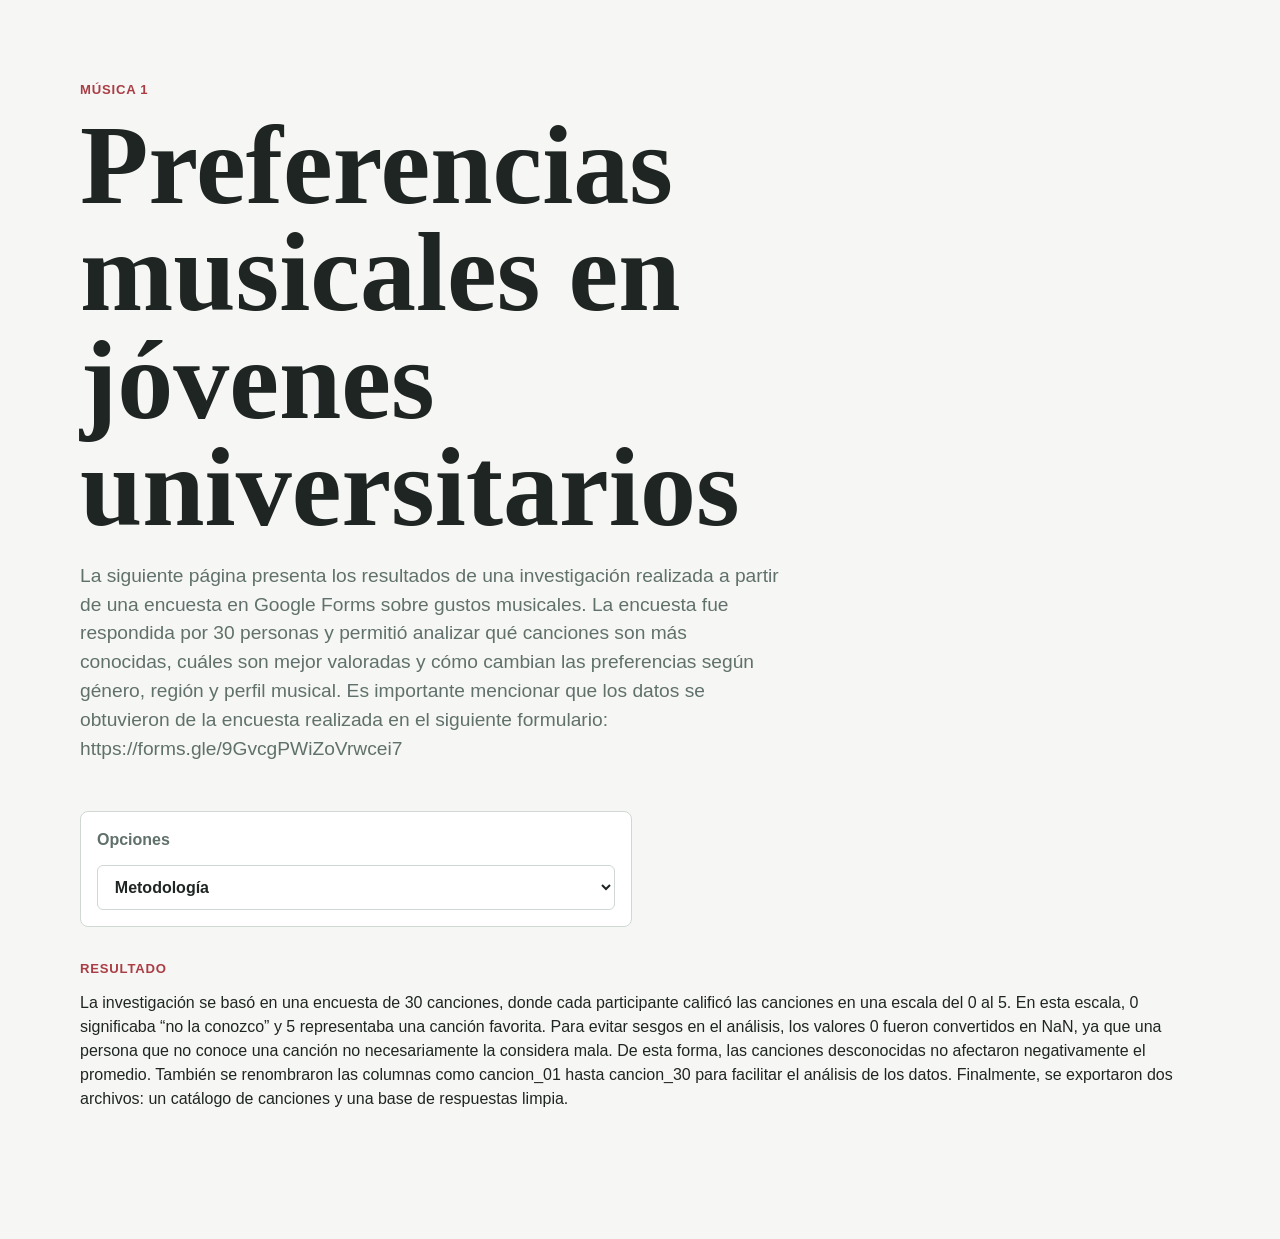
==== index.html @ 5ea47731 "Cambio de pagina web" ====
<!doctype html>
<html lang="es">
  <head>
    <meta charset="utf-8">
    <meta name="viewport" content="width=device-width, initial-scale=1">
    <title>Componentes dinámicos</title>
    <link rel="stylesheet" href="style.css">
  </head>
  <body>
    <header>
      <p class="etiqueta">Música 1</p>
      <h1>Preferencias musicales en jóvenes universitarios</h1>
      <p class="bajada">La siguiente página presenta los resultados de una investigación realizada a partir de una encuesta en Google Forms sobre gustos musicales. La encuesta fue respondida por 30 personas y permitió analizar qué canciones son más conocidas, cuáles son mejor valoradas y cómo cambian las preferencias según género, región y perfil musical. 
        Es importante mencionar que los datos se obtuvieron de la encuesta realizada en el siguiente formulario:
        https://forms.gle/9GvcgPWiZoVrwcei7
      </p>
    </header>

    <main>
      <section class="controles" aria-label="Filtros">
        <label>
          Opciones
          <select id="filtro-categoria">
            <option value="metodología">Metodología</option>
            <option value="géneros cubiertos">Géneros cubiertos</option>
            <option value="Muestra">Muestra</option>
            <option value="resultados generales">Resultados Generales</option>
            <option value="reconocimiento vs. valoración">Reconocimiento vs. valoración</option>
            <option value="hallazgos principales">Hallazgos principales</option>
            <option value="diferencias por género del encuestado">Diferencias por género del encuestado</option>
            <option value="diferencias por región">Diferencias por región</option>
            <option value="correlaciones entre canciones">Correlaciones entre canciones</option>
            <option value="perfil rock vs. urbano">Perfil rock vs. urbano</option> 
            <option value="conclusión">Conclusión</option> 
          </select>
        </label>
      </section>
      <section class="respuestas"></section>
        <div>
          <p class="etiqueta">Resultado</p>
          <p id="resultado"></p>

          <script>
            const selectElement = document.querySelector('#filtro-categoria');
            const resultado = document.getElementById("resultado");

            function verificarOpcion() {
              const selectedValue = selectElement.value;

              if (selectedValue === "metodología") {
                resultado.innerHTML = "<p>La investigación se basó en una encuesta de 30 canciones, donde cada participante calificó las canciones en una escala del 0 al 5. En esta escala, 0 significaba “no la conozco” y 5 representaba una canción favorita. Para evitar sesgos en el análisis, los valores 0 fueron convertidos en NaN, ya que una persona que no conoce una canción no necesariamente la considera mala. De esta forma, las canciones desconocidas no afectaron negativamente el promedio. También se renombraron las columnas como cancion_01 hasta cancion_30 para facilitar el análisis de los datos. Finalmente, se exportaron dos archivos: un catálogo de canciones y una base de respuestas limpia.</p>";
              } else if (selectedValue === "géneros cubiertos") {
                resultado.innerHTML = "<p>La encuesta incluyó canciones de distintos géneros musicales, entre ellos pop, soul, rock clásico y reggaetón. En total, se consideraron al menos seis géneros, de acuerdo con la descripción del proyecto.</p>";
              } else if (selectedValue === "reconocimiento vs. valoración") {
                resultado.innerHTML = "<p>Uno de los hallazgos más importantes fue que las canciones más conocidas no necesariamente fueron las mejor calificadas. Por ejemplo, APT, identificada como cancion_05, fue la canción más conocida, ya que 27 de 30 personas la reconocieron. Sin embargo, su promedio fue de solo 3.59. En cambio, Sweet Child O' Mine, identificada como cancion_07, fue conocida solo por 15 de 30 personas, pero quienes sí la conocían le dieron un promedio de 4.27. Por otro lado, Hard Work Pays Off, cancion_30, fue la menos conocida, con solo 6 de 30 personas que la reconocieron, y también fue una de las peor calificadas entre quienes sí la conocían. Esto sugiere que una alta exposición no siempre significa una alta preferencia.</p>";
              } else if (selectedValue === "hallazgos principales") {
                resultado.innerHTML = "<p>Pop y reggaetón aparecen como algunos de los géneros más escuchados. Esto puede relacionarse con la exposición que tienen estos géneros en redes sociales y plataformas digitales, especialmente dentro del rango de edad de 18 a 29 años. También se encontró que algunas canciones famosas no eran reconocidas por todos los participantes. Esto muestra cómo los algoritmos y los hábitos de consumo pueden influir en qué artistas o canciones llegan a cada persona. Además, se identificó un posible sesgo demográfico, ya que algunas personas marcaron un rango de edad diferente al esperado. Esto se menciona como un punto de mejora para futuros análisis.</p>";
              } else if (selectedValue === "diferencias por género del encuestado") {
                resultado.innerHTML = "<p>Los hombres tienden a valorar más el rock clásico y la música electrónica. Por otro lado, las mujeres dieron puntajes más altos a canciones de soul y regional. Un ejemplo de esto es Olivia Dean, que tuvo un promedio de 3.5 en mujeres y 2.4 en hombres. También la canción Ya Borracho fue mejor valorada por mujeres, con 4.2, frente a 3.56 en hombres. DtMF de Bad Bunny fue una de las pocas canciones donde los tres grupos mostraron una valoración muy parecida, cercana a 4.25.</p>";
              } else if (selectedValue === "diferencias por región") {
                resultado.innerHTML = "<p>El Noroeste, que incluye Baja California, Sonora y Sinaloa, dio calificaciones notablemente más altas en varias canciones. Por ejemplo, Sweet Child O' Mine, DtMF y COQUETA alcanzaron una calificación de 5.0 en esta región. Sin embargo, este resultado debe tomarse con cuidado, porque solo participaron 3 personas del Noroeste. Por eso, no se puede generalizar completamente.</p>";
              } else if (selectedValue === "correlaciones entre canciones") {
                resultado.innerHTML = "<p>El mapa de calor de correlaciones permitió identificar grupos de canciones que tienden a gustar al mismo tipo de oyente. Las correlaciones positivas aparecen agrupadas en rojo, mientras que las diferencias o divergencias aparecen en azul. Se encontraron correlaciones perfectas, con r = 1.0, entre cancion_03 y cancion_30, cancion_04 y cancion_28, cancion_04 y cancion_29, y cancion_04 y cancion_30. Esto indica que algunos participantes calificaron exactamente igual ese grupo de canciones, posiblemente por un perfil musical específico o por pocas observaciones en esas canciones. También se encontró una correlación negativa perfecta, con r = -1.0, entre cancion_06, Everybody Wants To Rule The World, y cancion_29, WRONG de Kid LAROI. Esto muestra una división clara entre quienes prefieren rock clásico y quienes se inclinan más hacia trap anglófono.</p>";
              } else if (selectedValue === "perfil rock vs. urbano") {
                resultado.innerHTML = "<p>Los fans del rock valoraron significativamente más My Demons de Starset, con una diferencia de +2.53. También mostraron menor afinidad hacia la electrónica dance. Por otro lado, los fans urbanos mostraron mayor preferencia por canciones como Albatraoz, Around the World y temas de EDM. Esto fue interesante porque no necesariamente se inclinaron hacia el rock alternativo, como se podría esperar.</p>";
              } else if (selectedValue === "conclusión") {
                resultado.innerHTML = "<p>Se puede concluir que la muestra es demasiado pequeña y homogénea para hablar de los jóvenes mexicanos en general. La encuesta fue respondida por 30 personas, principalmente estudiantes del Tec, casi todos dentro del rango de 18 a 29 años y usuarios de plataformas de streaming. Por eso, los resultados aplican principalmente a este perfil específico y no deben generalizarse a toda la población joven mexicana. El hallazgo más interesante no fue simplemente qué canción ganó el ranking, sino que conocer una canción y que realmente guste son cosas diferentes. APT fue conocida por casi todos, pero no fue la mejor valorada. En cambio, Sweet Child O' Mine fue conocida solo por la mitad de los participantes y aun así obtuvo el promedio más alto.</p>";
              } else if (selectedValue === "Muestra") {
                resultado.innerHTML = "<p>La muestra estuvo formada por 30 respondentes. En cuanto al género, participaron 12 hombres, 12 mujeres y 6 personas que prefirieron no decirlo. Respecto a la edad, 27 personas pertenecen al rango de 18 a 29 años, mientras que 3 marcaron la opción de más de 45 años. Esto podría representar un posible sesgo en los datos. Sobre la ocupación, 16 personas son estudiantes, 12 marcaron “todas las anteriores” y 2 trabajan. En cuanto a la región, 15 participantes son del Centro, principalmente CDMX y Estado de México; 11 son del Norte; 3 del Noroeste y 1 del Centro-Norte. También se observó que 29 de 30 personas utilizan plataformas de streaming, por lo que prácticamente nadie usa medios físicos o radio como principal forma de escuchar música. En preferencia de idioma, 13 personas prefieren música en español, 9 en inglés y 7 no se fijan en el idioma.</p>";
              }else if (selectedValue === "resultados generales") {
                resultado.innerHTML = "<p>El promedio global entre las 30 canciones fue de aproximadamente 3.54 sobre 5. Las canciones mejor valoradas fueron: Sweet Child O' Mine – Guns N' Roses: 4.27 DtMF / En Da Getto: 4.26 Everybody Wants To Rule The World – Tears for Fears: 4.21 COQUETA: 4.15 Highway to Hell – AC/DC: 4.14 Las canciones con menor valoración fueron: cancion_29: 2.14 cancion_26: 2.50</p>";
              }
            }

            verificarOpcion();

            selectElement.addEventListener("change", verificarOpcion);
          </script>
        </div>
      </section>

      <section id="tarjetas" class="tarjetas" aria-live="polite"></section>
    </main>

    <script src="script.js"></script>
  </body>
</html>
---- style.css ----
:root {
  --fondo: #f6f7f4;
  --texto: #1f2523;
  --muted: #60706b;
  --linea: #cfd8d3;
  --panel: #ffffff;
  --acento: #007c89;
  --acento-2: #aa3d45;
}

* {
  box-sizing: border-box;
}

body {
  margin: 0;
  background: var(--fondo);
  color: var(--texto);
  font-family: Inter, Arial, sans-serif;
  line-height: 1.5;
}

header,
main {
  width: min(1120px, calc(100% - 2.5rem));
  margin: 0 auto;
}

header {
  padding: 5rem 0 3rem;
}

.etiqueta {
  margin: 0 0 0.75rem;
  color: var(--acento-2);
  font-size: 0.82rem;
  font-weight: 800;
  letter-spacing: 0.06em;
  text-transform: uppercase;
}

h1,
h2,
h3,
p {
  margin: 0;
}

h1 {
  max-width: 960px;
  font-family: Georgia, "Times New Roman", serif;
  font-size: clamp(3.2rem, 9vw, 7rem);
  line-height: 0.96;
  letter-spacing: 0;
}

.bajada {
  max-width: 700px;
  margin-top: 1.25rem;
  color: var(--muted);
  font-size: 1.2rem;
}

.controles {
  display: grid;
  grid-template-columns: repeat(2, minmax(240px, 1fr));
  gap: 1rem;
  margin-bottom: 2rem;
}

label {
  display: grid;
  gap: 0.65rem;
  min-height: 116px;
  padding: 1rem;
  border: 1px solid var(--linea);
  border-radius: 8px;
  background: var(--panel);
  color: var(--muted);
  font-weight: 700;
}

select,
input {
  width: 100%;
  accent-color: var(--acento);
}

select {
  min-height: 44px;
  padding: 0 0.8rem;
  border: 1px solid var(--linea);
  border-radius: 6px;
  background: #fff;
  color: var(--texto);
  font: inherit;
}

#valor-minimo {
  color: var(--texto);
}

.resultado {
  display: grid;
  grid-template-columns: minmax(240px, 0.45fr) minmax(280px, 1fr);
  gap: 2rem;
  align-items: end;
  padding: 3rem 0;
  border-top: 1px solid var(--linea);
  border-bottom: 1px solid var(--linea);
}

h2 {
  font-family: Georgia, "Times New Roman", serif;
  font-size: clamp(2.5rem, 6vw, 5rem);
  line-height: 1;
}

.lectura {
  color: var(--muted);
  font-size: 1.1rem;
}

.tarjetas {
  display: grid;
  grid-template-columns: repeat(3, minmax(0, 1fr));
  gap: 1rem;
  padding: 3rem 0 5rem;
}

.tarjeta {
  min-height: 220px;
  display: grid;
  align-content: space-between;
  gap: 1.4rem;
  padding: 1.2rem;
  border: 1px solid var(--linea);
  border-radius: 8px;
  background: var(--panel);
}

.tarjeta h3 {
  font-size: 1.25rem;
}

.tarjeta p {
  color: var(--muted);
}

.valor {
  color: var(--acento);
  font-family: Georgia, "Times New Roman", serif;
  font-size: 3rem;
  line-height: 1;
}

.vacio {
  grid-column: 1 / -1;
  padding: 3rem;
  border: 1px solid var(--linea);
  border-radius: 8px;
  background: var(--panel);
  color: var(--muted);
  text-align: center;
}

@media (max-width: 820px) {
  .controles,
  .resultado,
  .tarjetas {
    grid-template-columns: 1fr;
  }
}
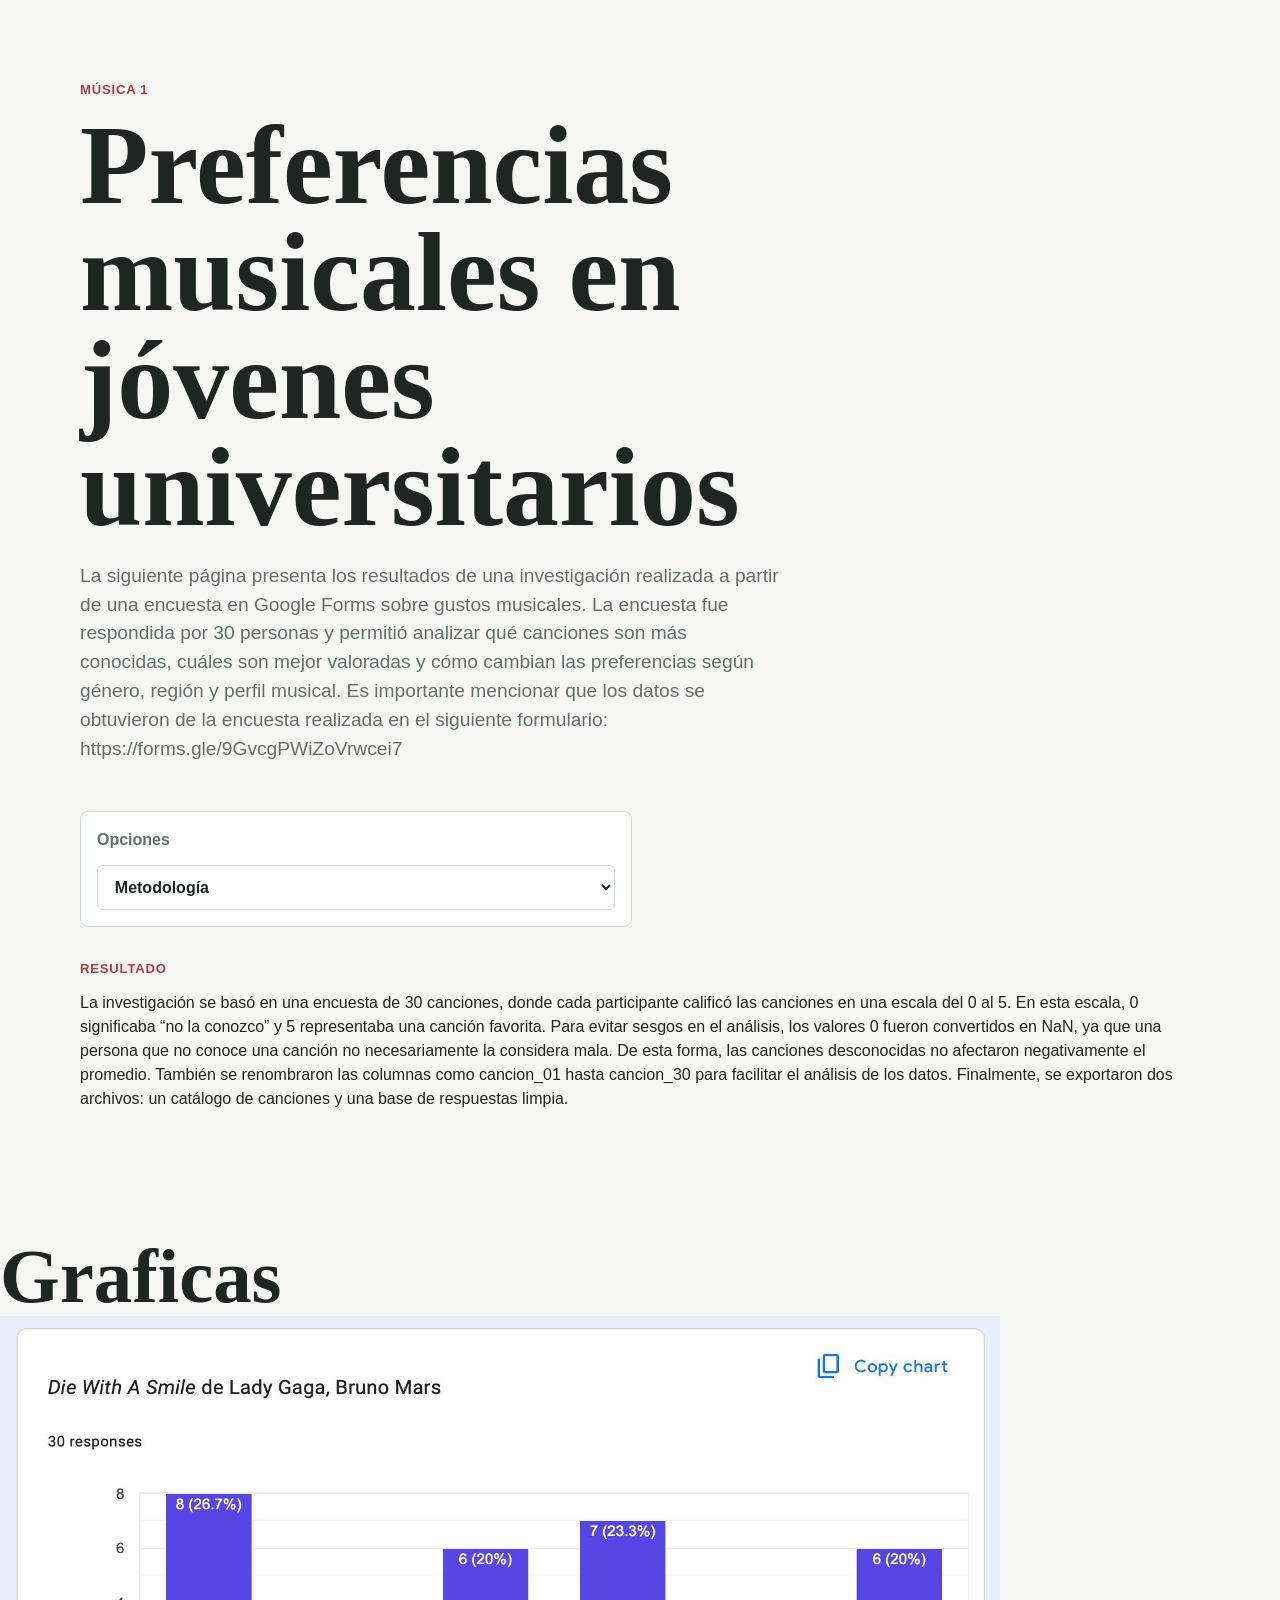
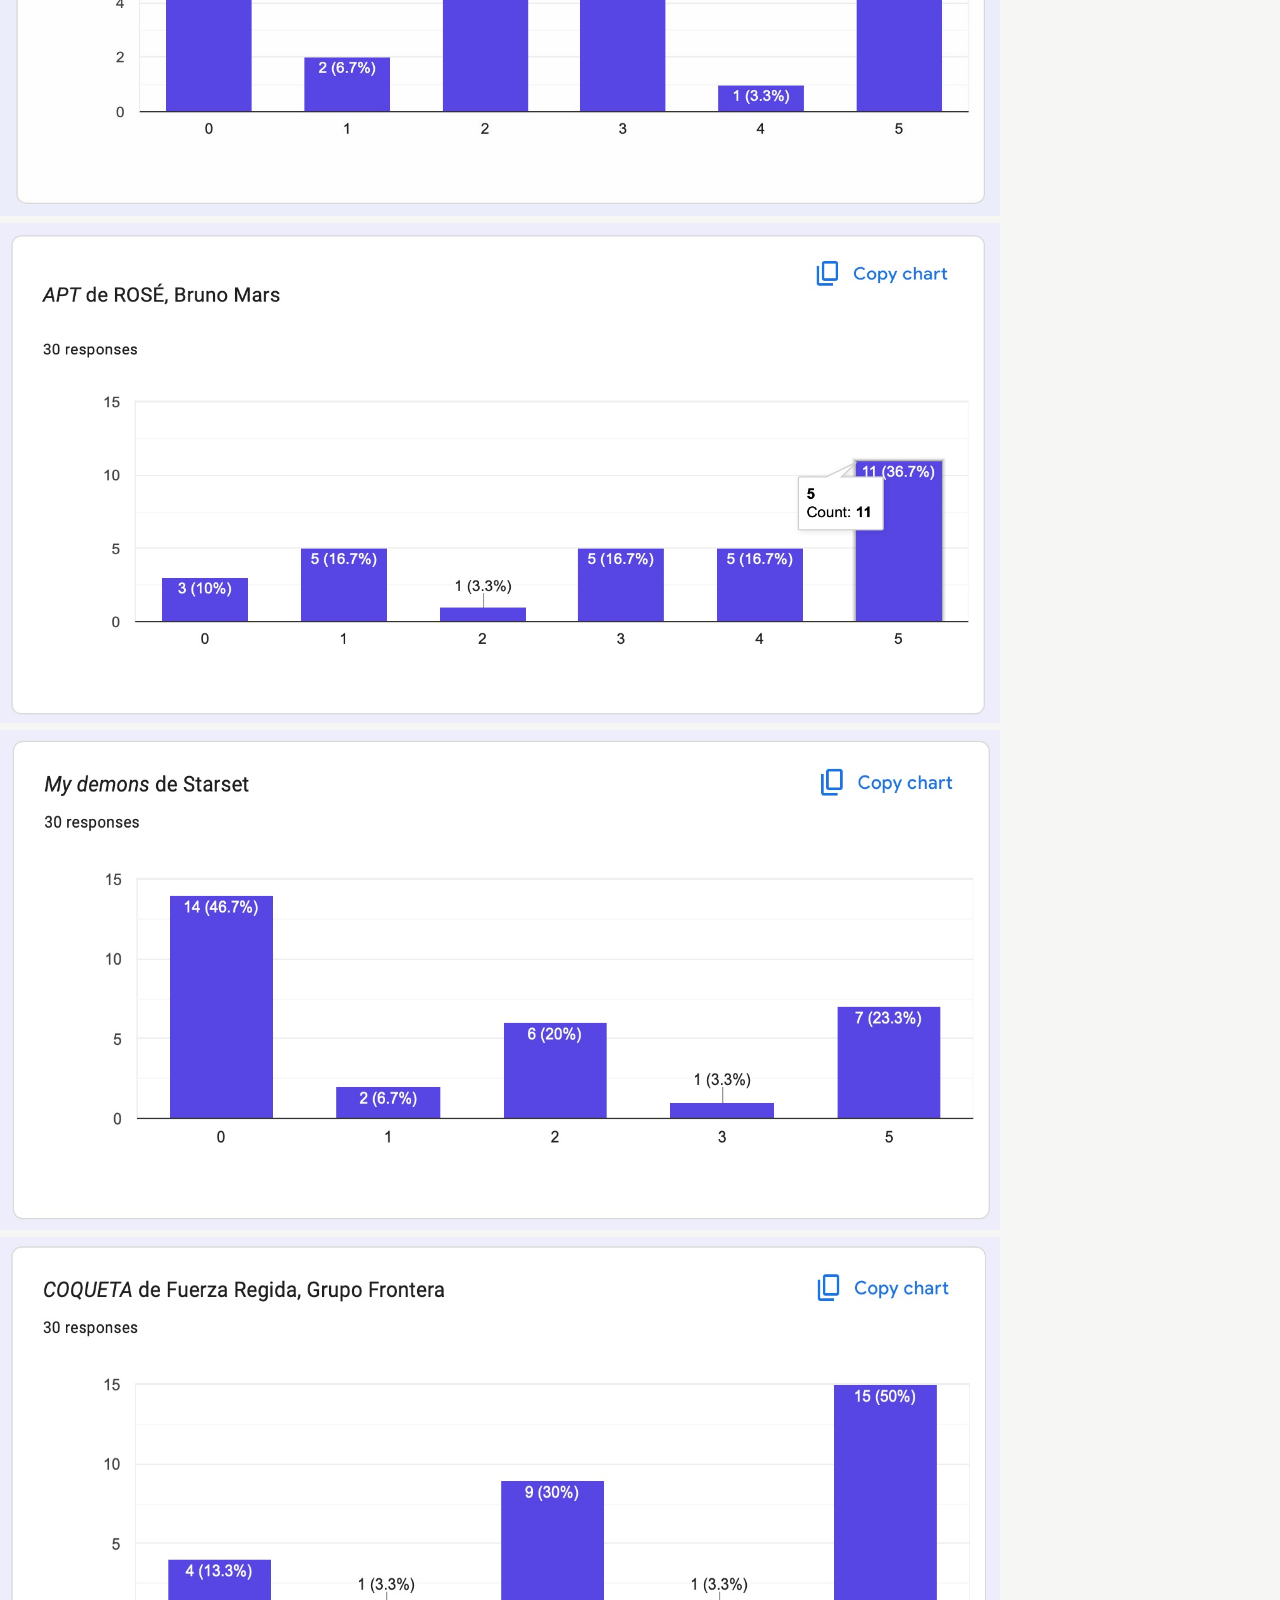
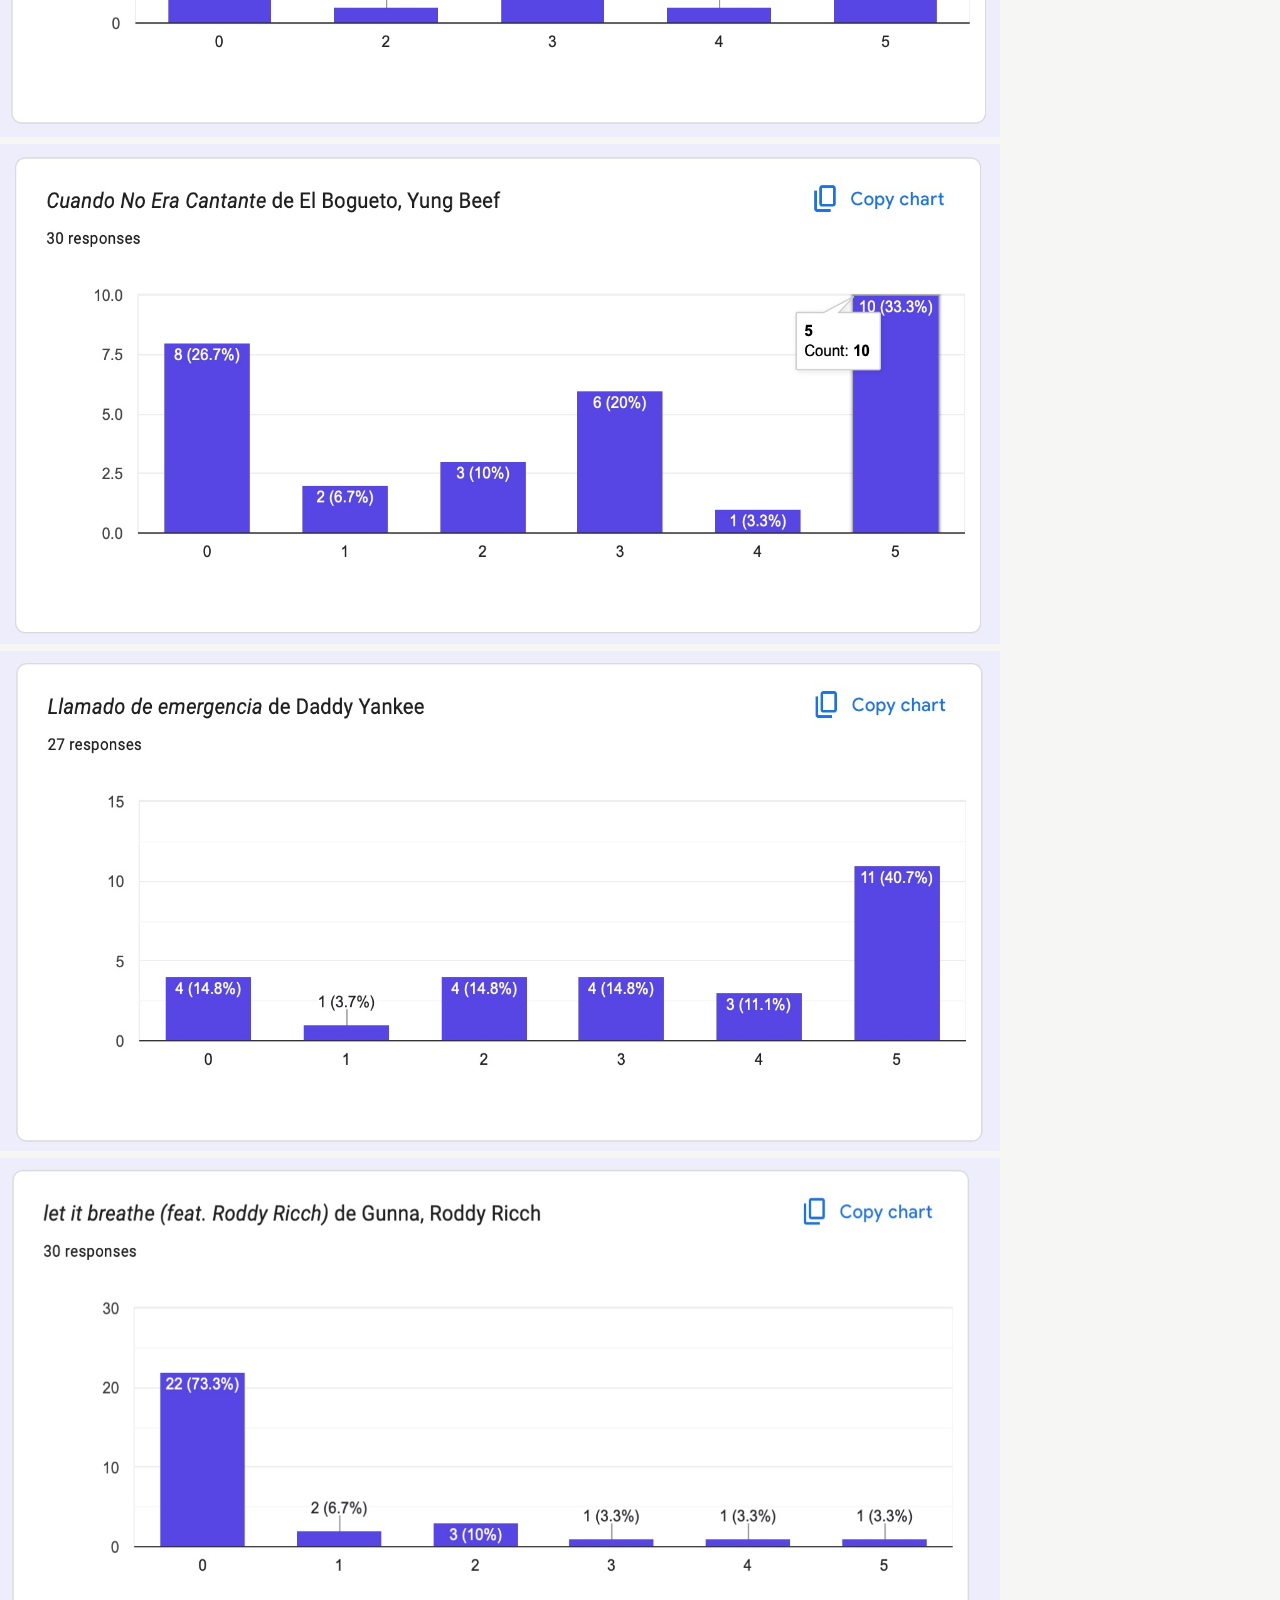
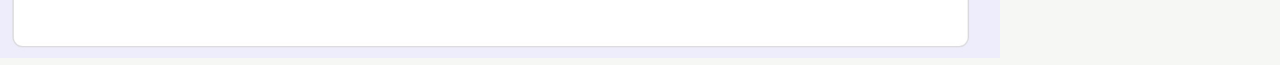
==== commit 33876b4e: "si3" ====
--- a/index.html
+++ b/index.html
@@ -6,11 +6,15 @@
     <title>Componentes dinámicos</title>
     <link rel="stylesheet" href="style.css">
   </head>
+
   <body>
     <header>
       <p class="etiqueta">Música 1</p>
+
       <h1>Preferencias musicales en jóvenes universitarios</h1>
-      <p class="bajada">La siguiente página presenta los resultados de una investigación realizada a partir de una encuesta en Google Forms sobre gustos musicales. La encuesta fue respondida por 30 personas y permitió analizar qué canciones son más conocidas, cuáles son mejor valoradas y cómo cambian las preferencias según género, región y perfil musical. 
+
+      <p class="bajada">
+        La siguiente página presenta los resultados de una investigación realizada a partir de una encuesta en Google Forms sobre gustos musicales. La encuesta fue respondida por 30 personas y permitió analizar qué canciones son más conocidas, cuáles son mejor valoradas y cómo cambian las preferencias según género, región y perfil musical.
         Es importante mencionar que los datos se obtuvieron de la encuesta realizada en el siguiente formulario:
         https://forms.gle/9GvcgPWiZoVrwcei7
       </p>
@@ -21,67 +25,123 @@
         <label>
           Opciones
           <select id="filtro-categoria">
-            <option value="metodología">Metodología</option>
-            <option value="géneros cubiertos">Géneros cubiertos</option>
-            <option value="Muestra">Muestra</option>
-            <option value="resultados generales">Resultados Generales</option>
-            <option value="reconocimiento vs. valoración">Reconocimiento vs. valoración</option>
-            <option value="hallazgos principales">Hallazgos principales</option>
-            <option value="diferencias por género del encuestado">Diferencias por género del encuestado</option>
-            <option value="diferencias por región">Diferencias por región</option>
-            <option value="correlaciones entre canciones">Correlaciones entre canciones</option>
-            <option value="perfil rock vs. urbano">Perfil rock vs. urbano</option> 
-            <option value="conclusión">Conclusión</option> 
+            <option value="metodologia">Metodología</option>
+            <option value="generos">Géneros cubiertos</option>
+            <option value="muestra">Muestra</option>
+            <option value="resultados">Resultados Generales</option>
+            <option value="reconocimiento">Reconocimiento vs. valoración</option>
+            <option value="hallazgos">Hallazgos principales</option>
+            <option value="genero-encuestado">Diferencias por género del encuestado</option>
+            <option value="region">Diferencias por región</option>
+            <option value="correlaciones">Correlaciones entre canciones</option>
+            <option value="rock-urbano">Perfil rock vs. urbano</option>
+            <option value="conclusion">Conclusión</option>
           </select>
         </label>
       </section>
-      <section class="respuestas"></section>
+
+      <section class="respuestas">
         <div>
           <p class="etiqueta">Resultado</p>
-          <p id="resultado"></p>
-
-          <script>
-            const selectElement = document.querySelector('#filtro-categoria');
-            const resultado = document.getElementById("resultado");
-
-            function verificarOpcion() {
-              const selectedValue = selectElement.value;
-
-              if (selectedValue === "metodología") {
-                resultado.innerHTML = "<p>La investigación se basó en una encuesta de 30 canciones, donde cada participante calificó las canciones en una escala del 0 al 5. En esta escala, 0 significaba “no la conozco” y 5 representaba una canción favorita. Para evitar sesgos en el análisis, los valores 0 fueron convertidos en NaN, ya que una persona que no conoce una canción no necesariamente la considera mala. De esta forma, las canciones desconocidas no afectaron negativamente el promedio. También se renombraron las columnas como cancion_01 hasta cancion_30 para facilitar el análisis de los datos. Finalmente, se exportaron dos archivos: un catálogo de canciones y una base de respuestas limpia.</p>";
-              } else if (selectedValue === "géneros cubiertos") {
-                resultado.innerHTML = "<p>La encuesta incluyó canciones de distintos géneros musicales, entre ellos pop, soul, rock clásico y reggaetón. En total, se consideraron al menos seis géneros, de acuerdo con la descripción del proyecto.</p>";
-              } else if (selectedValue === "reconocimiento vs. valoración") {
-                resultado.innerHTML = "<p>Uno de los hallazgos más importantes fue que las canciones más conocidas no necesariamente fueron las mejor calificadas. Por ejemplo, APT, identificada como cancion_05, fue la canción más conocida, ya que 27 de 30 personas la reconocieron. Sin embargo, su promedio fue de solo 3.59. En cambio, Sweet Child O' Mine, identificada como cancion_07, fue conocida solo por 15 de 30 personas, pero quienes sí la conocían le dieron un promedio de 4.27. Por otro lado, Hard Work Pays Off, cancion_30, fue la menos conocida, con solo 6 de 30 personas que la reconocieron, y también fue una de las peor calificadas entre quienes sí la conocían. Esto sugiere que una alta exposición no siempre significa una alta preferencia.</p>";
-              } else if (selectedValue === "hallazgos principales") {
-                resultado.innerHTML = "<p>Pop y reggaetón aparecen como algunos de los géneros más escuchados. Esto puede relacionarse con la exposición que tienen estos géneros en redes sociales y plataformas digitales, especialmente dentro del rango de edad de 18 a 29 años. También se encontró que algunas canciones famosas no eran reconocidas por todos los participantes. Esto muestra cómo los algoritmos y los hábitos de consumo pueden influir en qué artistas o canciones llegan a cada persona. Además, se identificó un posible sesgo demográfico, ya que algunas personas marcaron un rango de edad diferente al esperado. Esto se menciona como un punto de mejora para futuros análisis.</p>";
-              } else if (selectedValue === "diferencias por género del encuestado") {
-                resultado.innerHTML = "<p>Los hombres tienden a valorar más el rock clásico y la música electrónica. Por otro lado, las mujeres dieron puntajes más altos a canciones de soul y regional. Un ejemplo de esto es Olivia Dean, que tuvo un promedio de 3.5 en mujeres y 2.4 en hombres. También la canción Ya Borracho fue mejor valorada por mujeres, con 4.2, frente a 3.56 en hombres. DtMF de Bad Bunny fue una de las pocas canciones donde los tres grupos mostraron una valoración muy parecida, cercana a 4.25.</p>";
-              } else if (selectedValue === "diferencias por región") {
-                resultado.innerHTML = "<p>El Noroeste, que incluye Baja California, Sonora y Sinaloa, dio calificaciones notablemente más altas en varias canciones. Por ejemplo, Sweet Child O' Mine, DtMF y COQUETA alcanzaron una calificación de 5.0 en esta región. Sin embargo, este resultado debe tomarse con cuidado, porque solo participaron 3 personas del Noroeste. Por eso, no se puede generalizar completamente.</p>";
-              } else if (selectedValue === "correlaciones entre canciones") {
-                resultado.innerHTML = "<p>El mapa de calor de correlaciones permitió identificar grupos de canciones que tienden a gustar al mismo tipo de oyente. Las correlaciones positivas aparecen agrupadas en rojo, mientras que las diferencias o divergencias aparecen en azul. Se encontraron correlaciones perfectas, con r = 1.0, entre cancion_03 y cancion_30, cancion_04 y cancion_28, cancion_04 y cancion_29, y cancion_04 y cancion_30. Esto indica que algunos participantes calificaron exactamente igual ese grupo de canciones, posiblemente por un perfil musical específico o por pocas observaciones en esas canciones. También se encontró una correlación negativa perfecta, con r = -1.0, entre cancion_06, Everybody Wants To Rule The World, y cancion_29, WRONG de Kid LAROI. Esto muestra una división clara entre quienes prefieren rock clásico y quienes se inclinan más hacia trap anglófono.</p>";
-              } else if (selectedValue === "perfil rock vs. urbano") {
-                resultado.innerHTML = "<p>Los fans del rock valoraron significativamente más My Demons de Starset, con una diferencia de +2.53. También mostraron menor afinidad hacia la electrónica dance. Por otro lado, los fans urbanos mostraron mayor preferencia por canciones como Albatraoz, Around the World y temas de EDM. Esto fue interesante porque no necesariamente se inclinaron hacia el rock alternativo, como se podría esperar.</p>";
-              } else if (selectedValue === "conclusión") {
-                resultado.innerHTML = "<p>Se puede concluir que la muestra es demasiado pequeña y homogénea para hablar de los jóvenes mexicanos en general. La encuesta fue respondida por 30 personas, principalmente estudiantes del Tec, casi todos dentro del rango de 18 a 29 años y usuarios de plataformas de streaming. Por eso, los resultados aplican principalmente a este perfil específico y no deben generalizarse a toda la población joven mexicana. El hallazgo más interesante no fue simplemente qué canción ganó el ranking, sino que conocer una canción y que realmente guste son cosas diferentes. APT fue conocida por casi todos, pero no fue la mejor valorada. En cambio, Sweet Child O' Mine fue conocida solo por la mitad de los participantes y aun así obtuvo el promedio más alto.</p>";
-              } else if (selectedValue === "Muestra") {
-                resultado.innerHTML = "<p>La muestra estuvo formada por 30 respondentes. En cuanto al género, participaron 12 hombres, 12 mujeres y 6 personas que prefirieron no decirlo. Respecto a la edad, 27 personas pertenecen al rango de 18 a 29 años, mientras que 3 marcaron la opción de más de 45 años. Esto podría representar un posible sesgo en los datos. Sobre la ocupación, 16 personas son estudiantes, 12 marcaron “todas las anteriores” y 2 trabajan. En cuanto a la región, 15 participantes son del Centro, principalmente CDMX y Estado de México; 11 son del Norte; 3 del Noroeste y 1 del Centro-Norte. También se observó que 29 de 30 personas utilizan plataformas de streaming, por lo que prácticamente nadie usa medios físicos o radio como principal forma de escuchar música. En preferencia de idioma, 13 personas prefieren música en español, 9 en inglés y 7 no se fijan en el idioma.</p>";
-              }else if (selectedValue === "resultados generales") {
-                resultado.innerHTML = "<p>El promedio global entre las 30 canciones fue de aproximadamente 3.54 sobre 5. Las canciones mejor valoradas fueron: Sweet Child O' Mine – Guns N' Roses: 4.27 DtMF / En Da Getto: 4.26 Everybody Wants To Rule The World – Tears for Fears: 4.21 COQUETA: 4.15 Highway to Hell – AC/DC: 4.14 Las canciones con menor valoración fueron: cancion_29: 2.14 cancion_26: 2.50</p>";
-              }
-            }
-
-            verificarOpcion();
-
-            selectElement.addEventListener("change", verificarOpcion);
-          </script>
+          <div id="resultado"></div>
         </div>
       </section>
 
       <section id="tarjetas" class="tarjetas" aria-live="polite"></section>
     </main>
 
-    <script src="script.js"></script>
+    <script>
+      const e = document.querySelector("#filtro-categoria");
+      const r = document.getElementById("resultado");
+
+      function verificar() {
+        const val = e.value;
+
+        if (val === "metodologia") {
+          r.innerHTML = `
+            <p>
+              La investigación se basó en una encuesta de 30 canciones, donde cada participante calificó las canciones en una escala del 0 al 5. En esta escala, 0 significaba “no la conozco” y 5 representaba una canción favorita. Para evitar sesgos en el análisis, los valores 0 fueron convertidos en NaN, ya que una persona que no conoce una canción no necesariamente la considera mala. De esta forma, las canciones desconocidas no afectaron negativamente el promedio. También se renombraron las columnas como cancion_01 hasta cancion_30 para facilitar el análisis de los datos. Finalmente, se exportaron dos archivos: un catálogo de canciones y una base de respuestas limpia.
+            </p>
+          `;
+        } else if (val === "generos") {
+          r.innerHTML = `
+            <p>
+              La encuesta incluyó canciones de distintos géneros musicales, entre ellos pop, soul, rock clásico y reggaetón. En total, se consideraron al menos seis géneros, de acuerdo con la descripción del proyecto.
+            </p>
+          `;
+        } else if (val === "muestra") {
+          r.innerHTML = `
+            <p>
+              La muestra estuvo formada por 30 respondentes. En cuanto al género, participaron 12 hombres, 12 mujeres y 6 personas que prefirieron no decirlo. Respecto a la edad, 27 personas pertenecen al rango de 18 a 29 años, mientras que 3 marcaron la opción de más de 45 años. Esto podría representar un posible sesgo en los datos. Sobre la ocupación, 16 personas son estudiantes, 12 marcaron “todas las anteriores” y 2 trabajan. En cuanto a la región, 15 participantes son del Centro, principalmente CDMX y Estado de México; 11 son del Norte; 3 del Noroeste y 1 del Centro-Norte. También se observó que 29 de 30 personas utilizan plataformas de streaming, por lo que prácticamente nadie usa medios físicos o radio como principal forma de escuchar música. En preferencia de idioma, 13 personas prefieren música en español, 9 en inglés y 7 no se fijan en el idioma.
+            </p>
+          `;
+        } else if (val === "resultados") {
+          r.innerHTML = `
+            <p>
+              El promedio global entre las 30 canciones fue de aproximadamente 3.54 sobre 5. Las canciones mejor valoradas fueron: Sweet Child O' Mine – Guns N' Roses: 4.27, DtMF / En Da Getto: 4.26, Everybody Wants To Rule The World – Tears for Fears: 4.21, COQUETA: 4.15 y Highway to Hell – AC/DC: 4.14. Las canciones con menor valoración fueron cancion_29, con 2.14, y cancion_26, con 2.50.
+            </p>
+          `;
+        } else if (val === "reconocimiento") {
+          r.innerHTML = `
+            <p>
+              Uno de los hallazgos más importantes fue que las canciones más conocidas no necesariamente fueron las mejor calificadas. Por ejemplo, APT, identificada como cancion_05, fue la canción más conocida, ya que 27 de 30 personas la reconocieron. Sin embargo, su promedio fue de solo 3.59. En cambio, Sweet Child O' Mine, identificada como cancion_07, fue conocida solo por 15 de 30 personas, pero quienes sí la conocían le dieron un promedio de 4.27. Por otro lado, Hard Work Pays Off, cancion_30, fue la menos conocida, con solo 6 de 30 personas que la reconocieron, y también fue una de las peor calificadas entre quienes sí la conocían. Esto sugiere que una alta exposición no siempre significa una alta preferencia.
+            </p>
+          `;
+        } else if (val === "hallazgos") {
+          r.innerHTML = `
+            <p>
+              Pop y reggaetón aparecen como algunos de los géneros más escuchados. Esto puede relacionarse con la exposición que tienen estos géneros en redes sociales y plataformas digitales, especialmente dentro del rango de edad de 18 a 29 años. También se encontró que algunas canciones famosas no eran reconocidas por todos los participantes. Esto muestra cómo los algoritmos y los hábitos de consumo pueden influir en qué artistas o canciones llegan a cada persona. Además, se identificó un posible sesgo demográfico, ya que algunas personas marcaron un rango de edad diferente al esperado. Esto se menciona como un punto de mejora para futuros análisis.
+            </p>
+          `;
+        } else if (val === "genero-encuestado") {
+          r.innerHTML = `
+            <p>
+              Los hombres tienden a valorar más el rock clásico y la música electrónica. Por otro lado, las mujeres dieron puntajes más altos a canciones de soul y regional. Un ejemplo de esto es Olivia Dean, que tuvo un promedio de 3.5 en mujeres y 2.4 en hombres. También la canción Ya Borracho fue mejor valorada por mujeres, con 4.2, frente a 3.56 en hombres. DtMF de Bad Bunny fue una de las pocas canciones donde los tres grupos mostraron una valoración muy parecida, cercana a 4.25.
+            </p>
+          `;
+        } else if (val === "region") {
+          r.innerHTML = `
+            <p>
+              El Noroeste, que incluye Baja California, Sonora y Sinaloa, dio calificaciones notablemente más altas en varias canciones. Por ejemplo, Sweet Child O' Mine, DtMF y COQUETA alcanzaron una calificación de 5.0 en esta región. Sin embargo, este resultado debe tomarse con cuidado, porque solo participaron 3 personas del Noroeste. Por eso, no se puede generalizar completamente.
+            </p>
+          `;
+        } else if (val === "correlaciones") {
+          r.innerHTML = `
+            <p>
+              El mapa de calor de correlaciones permitió identificar grupos de canciones que tienden a gustar al mismo tipo de oyente. Las correlaciones positivas aparecen agrupadas en rojo, mientras que las diferencias o divergencias aparecen en azul. Se encontraron correlaciones perfectas, con r = 1.0, entre cancion_03 y cancion_30, cancion_04 y cancion_28, cancion_04 y cancion_29, y cancion_04 y cancion_30. Esto indica que algunos participantes calificaron exactamente igual ese grupo de canciones, posiblemente por un perfil musical específico o por pocas observaciones en esas canciones. También se encontró una correlación negativa perfecta, con r = -1.0, entre cancion_06, Everybody Wants To Rule The World, y cancion_29, WRONG de Kid LAROI. Esto muestra una división clara entre quienes prefieren rock clásico y quienes se inclinan más hacia trap anglófono.
+            </p>
+          `;
+        } else if (val === "rock-urbano") {
+          r.innerHTML = `
+            <p>
+              Los fans del rock valoraron significativamente más My Demons de Starset, con una diferencia de +2.53. También mostraron menor afinidad hacia la electrónica dance. Por otro lado, los fans urbanos mostraron mayor preferencia por canciones como Albatraoz, Around the World y temas de EDM. Esto fue interesante porque no necesariamente se inclinaron hacia el rock alternativo, como se podría esperar.
+            </p>
+          `;
+        } else if (val === "conclusion") {
+          r.innerHTML = `
+            <p>
+              Se puede concluir que la muestra es demasiado pequeña y homogénea para hablar de los jóvenes mexicanos en general. La encuesta fue respondida por 30 personas, principalmente estudiantes del Tec, casi todos dentro del rango de 18 a 29 años y usuarios de plataformas de streaming. Por eso, los resultados aplican principalmente a este perfil específico y no deben generalizarse a toda la población joven mexicana. El hallazgo más interesante no fue simplemente qué canción ganó el ranking, sino que conocer una canción y que realmente guste son cosas diferentes. APT fue conocida por casi todos, pero no fue la mejor valorada. En cambio, Sweet Child O' Mine fue conocida solo por la mitad de los participantes y aun así obtuvo el promedio más alto.
+            </p>
+          `;
+        }
+      }
+
+      verificar();
+
+      e.addEventListener("change", verificar);
+    </script>
+    <section class="graficas">
+        <div>
+          <h2>Graficas</h2>
+          <img src="i1.jpeg" width="1000" height="500"></img>
+          <img src="i2.jpeg" width="1000" height="500"></img>
+          <img src="i3.jpeg" width="1000" height="500"></img>
+          <img src="i4.jpeg" width="1000" height="500"></img>
+          <img src="i5.jpeg" width="1000" height="500"></img>
+          <img src="i6.jpeg" width="1000" height="500"></img>
+          <img src="i7.jpeg" width="1000" height="500"></img>
+
+        </div>
+      </section>
   </body>
 </html>
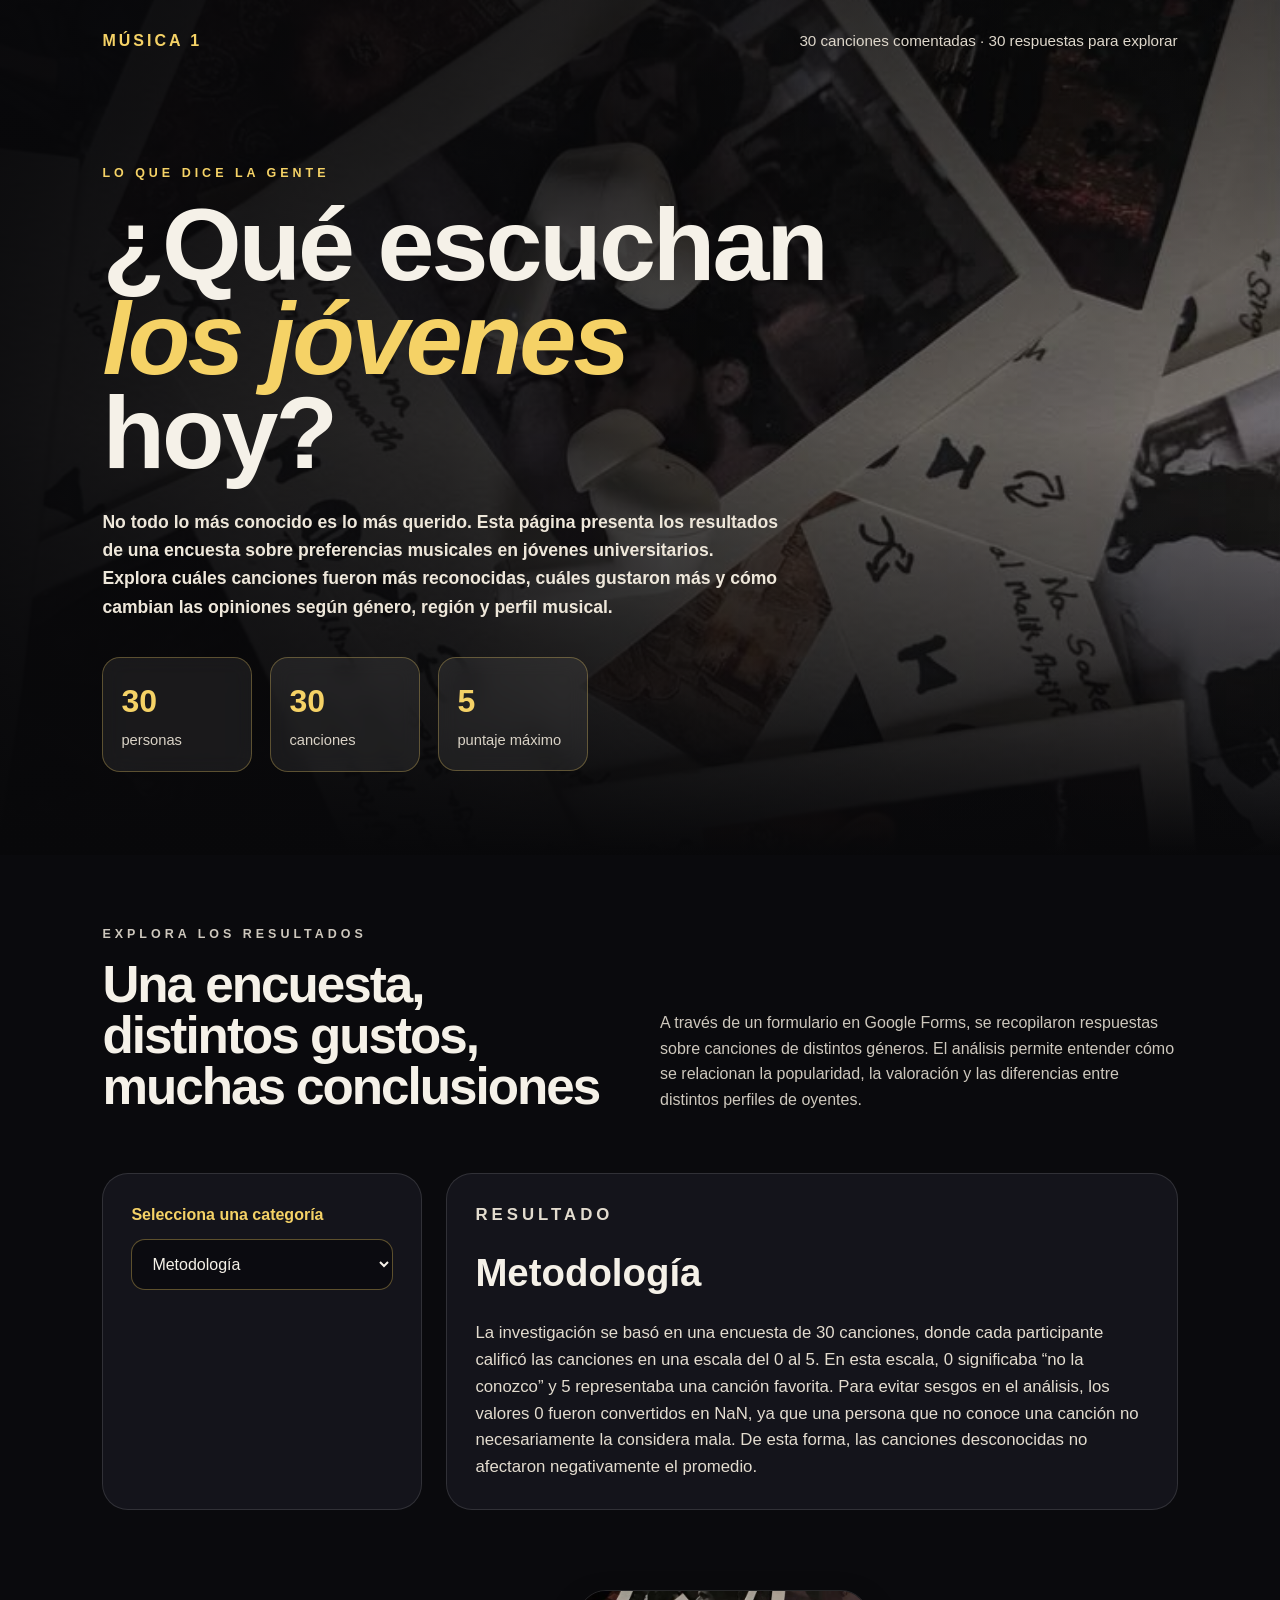
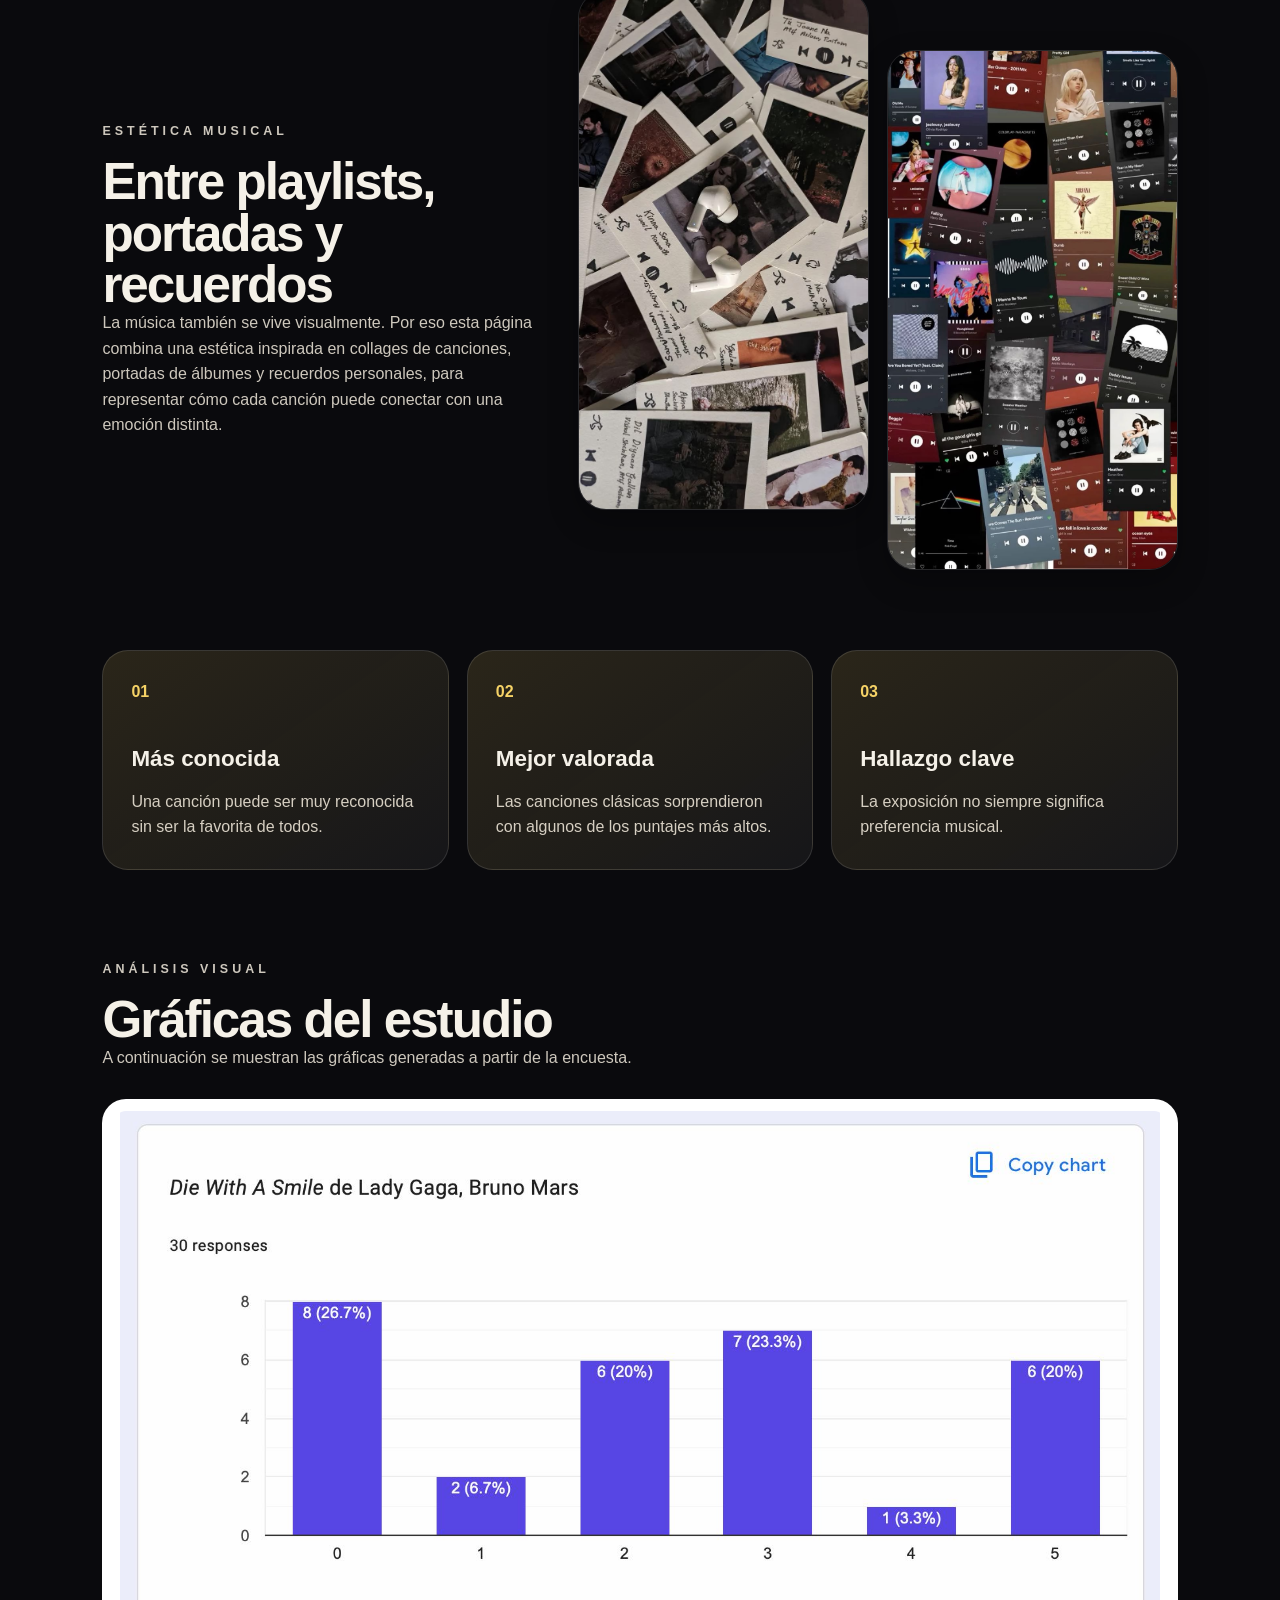
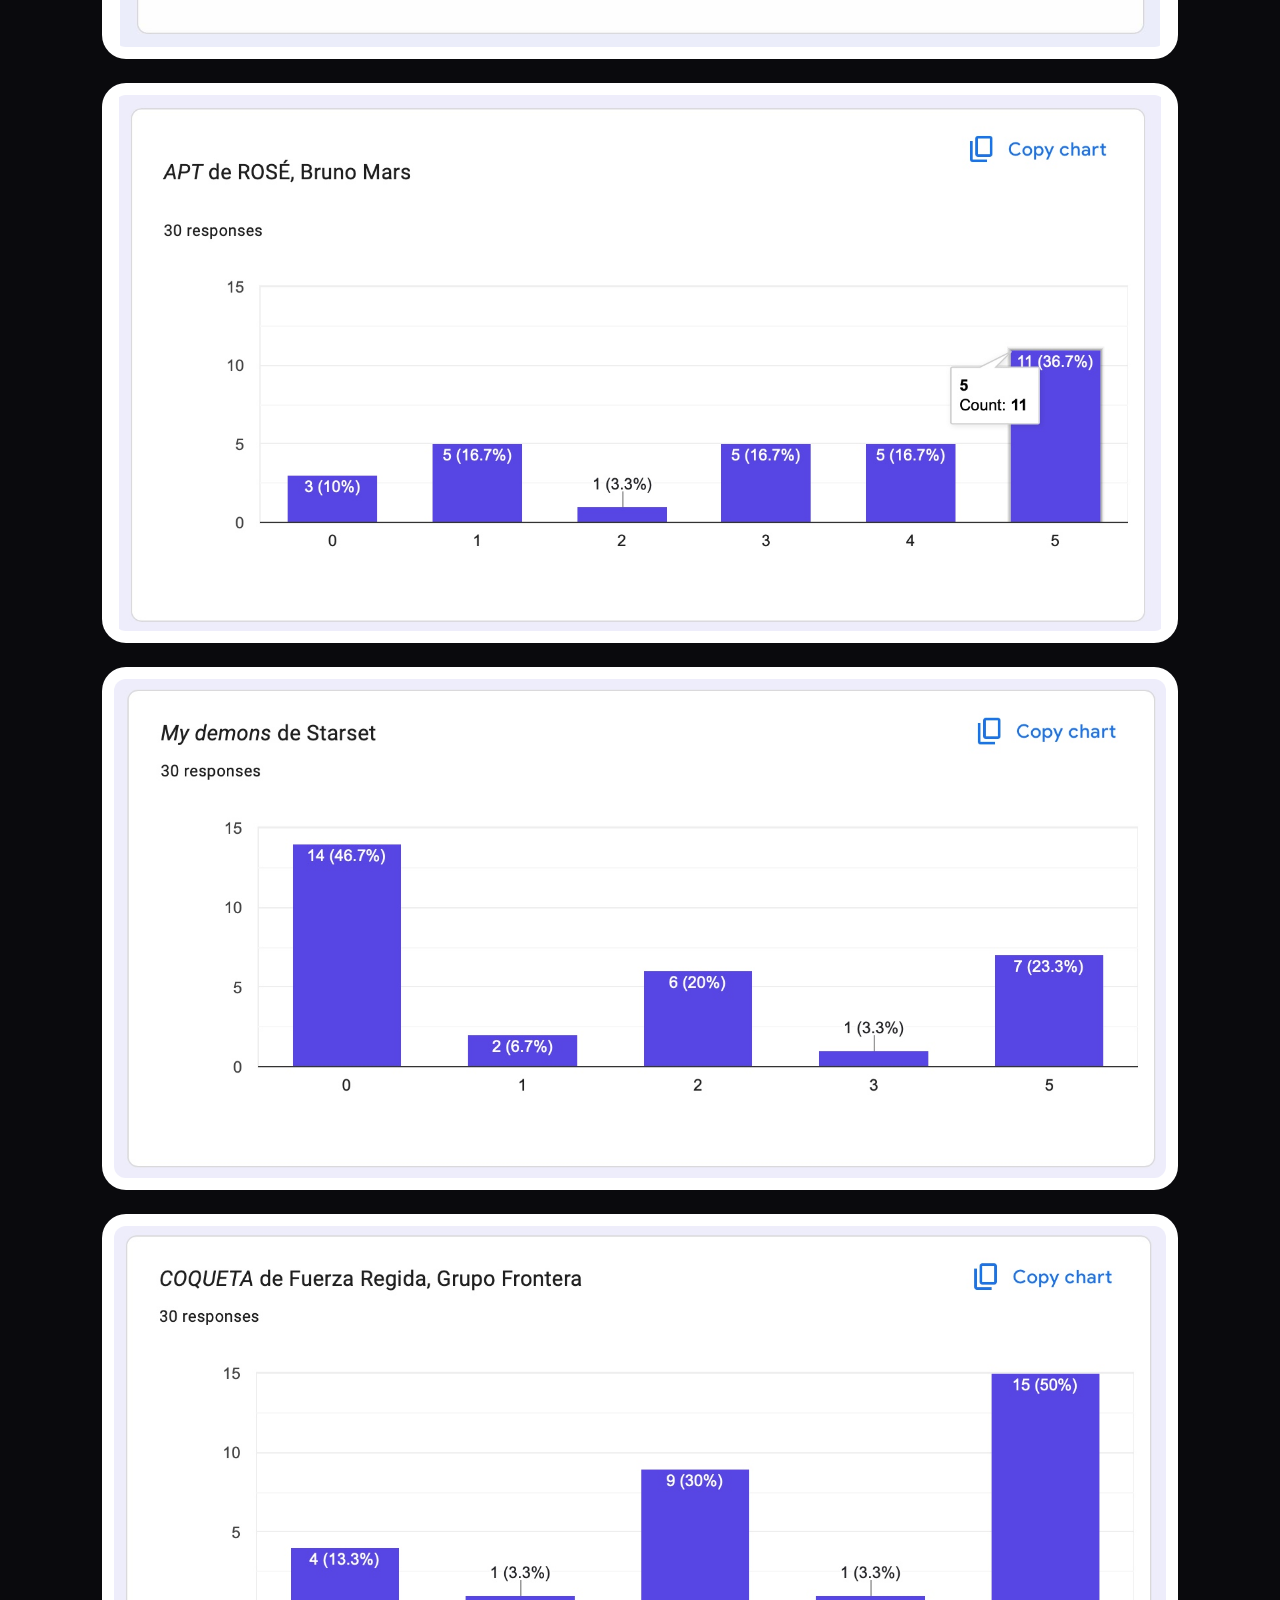
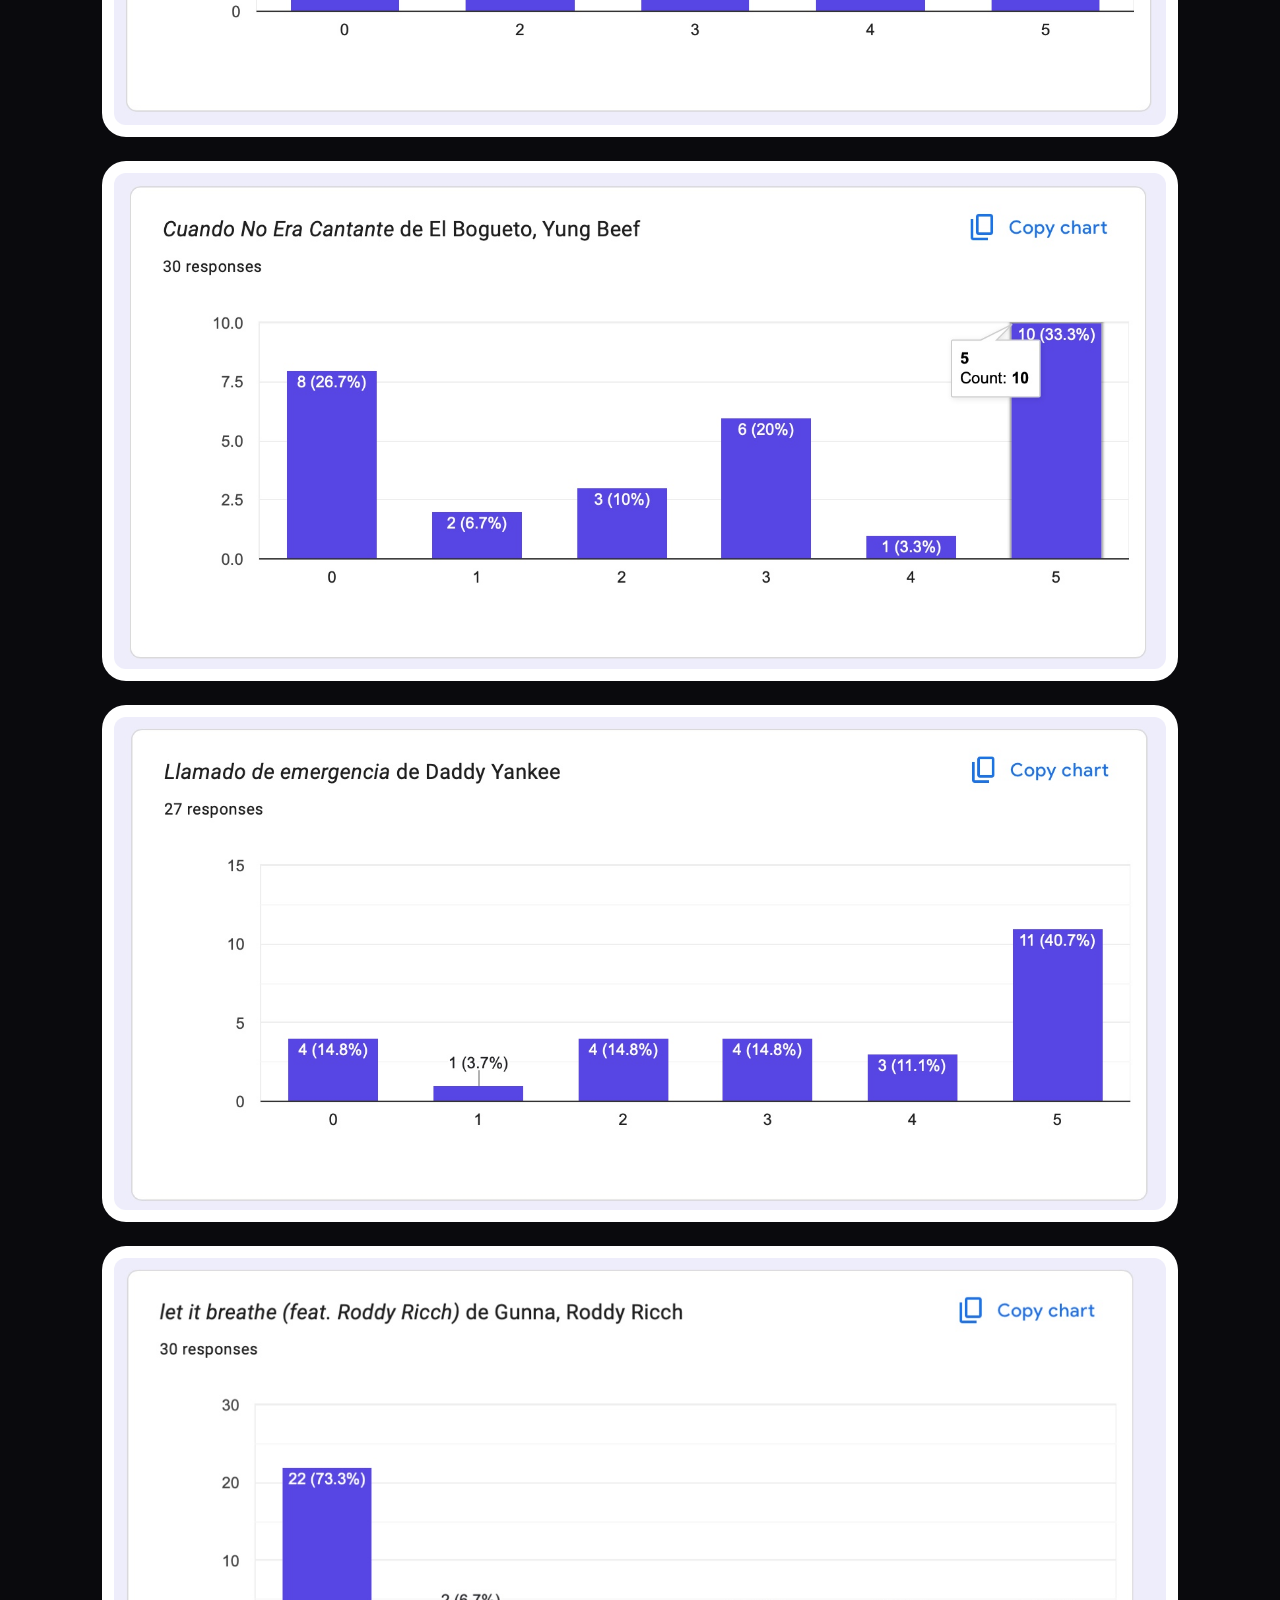
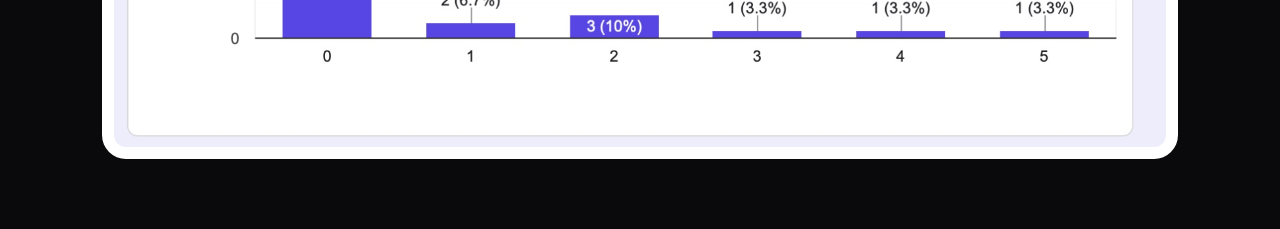
==== commit 115f1189: "Cambios" ====
--- a/index.html
+++ b/index.html
@@ -3,32 +3,73 @@
   <head>
     <meta charset="utf-8">
     <meta name="viewport" content="width=device-width, initial-scale=1">
-    <title>Componentes dinámicos</title>
+    <title>Preferencias musicales</title>
     <link rel="stylesheet" href="style.css">
   </head>
 
   <body>
-    <header>
-      <p class="etiqueta">Música 1</p>
-
-      <h1>Preferencias musicales en jóvenes universitarios</h1>
-
-      <p class="bajada">
-        La siguiente página presenta los resultados de una investigación realizada a partir de una encuesta en Google Forms sobre gustos musicales. La encuesta fue respondida por 30 personas y permitió analizar qué canciones son más conocidas, cuáles son mejor valoradas y cómo cambian las preferencias según género, región y perfil musical.
-        Es importante mencionar que los datos se obtuvieron de la encuesta realizada en el siguiente formulario:
-        https://forms.gle/9GvcgPWiZoVrwcei7
-      </p>
+    <header class="hero">
+      <div class="hero-overlay"></div>
+
+      <nav class="nav">
+        <p class="logo">Música 1</p>
+        <p class="nav-text">30 canciones comentadas · 30 respuestas para explorar</p>
+      </nav>
+
+      <section class="hero-content">
+        <p class="etiqueta">Lo que dice la gente</p>
+
+        <h1>¿Qué escuchan <span>los jóvenes</span> hoy?</h1>
+
+        <p class="bajada">
+          No todo lo más conocido es lo más querido. Esta página presenta los resultados
+          de una encuesta sobre preferencias musicales en jóvenes universitarios. Explora
+          cuáles canciones fueron más reconocidas, cuáles gustaron más y cómo cambian
+          las opiniones según género, región y perfil musical.
+        </p>
+
+        <div class="hero-datos">
+          <div>
+            <strong>30</strong>
+            <span>personas</span>
+          </div>
+
+          <div>
+            <strong>30</strong>
+            <span>canciones</span>
+          </div>
+
+          <div>
+            <strong>5</strong>
+            <span>puntaje máximo</span>
+          </div>
+        </div>
+      </section>
     </header>
 
     <main>
-      <section class="controles" aria-label="Filtros">
-        <label>
-          Opciones
+      <section class="intro">
+        <div>
+          <p class="etiqueta">Explora los resultados</p>
+          <h2>Una encuesta, distintos gustos, muchas conclusiones</h2>
+        </div>
+
+        <p>
+          A través de un formulario en Google Forms, se recopilaron respuestas sobre
+          canciones de distintos géneros. El análisis permite entender cómo se relacionan
+          la popularidad, la valoración y las diferencias entre distintos perfiles de oyentes.
+        </p>
+      </section>
+
+      <section class="panel">
+        <div class="controles" aria-label="Filtros">
+          <label for="filtro-categoria">Selecciona una categoría</label>
+
           <select id="filtro-categoria">
             <option value="metodologia">Metodología</option>
             <option value="generos">Géneros cubiertos</option>
             <option value="muestra">Muestra</option>
-            <option value="resultados">Resultados Generales</option>
+            <option value="resultados">Resultados generales</option>
             <option value="reconocimiento">Reconocimiento vs. valoración</option>
             <option value="hallazgos">Hallazgos principales</option>
             <option value="genero-encuestado">Diferencias por género del encuestado</option>
@@ -37,111 +78,178 @@
             <option value="rock-urbano">Perfil rock vs. urbano</option>
             <option value="conclusion">Conclusión</option>
           </select>
-        </label>
-      </section>
-
-      <section class="respuestas">
-        <div>
+        </div>
+
+        <section class="respuestas">
           <p class="etiqueta">Resultado</p>
+          <h2 id="resultado-titulo"></h2>
           <div id="resultado"></div>
-        </div>
-      </section>
-
-      <section id="tarjetas" class="tarjetas" aria-live="polite"></section>
+        </section>
+      </section>
+
+      <section class="visual-section">
+        <div class="visual-text">
+          <p class="etiqueta">Estética musical</p>
+          <h2>Entre playlists, portadas y recuerdos</h2>
+
+          <p>
+            La música también se vive visualmente. Por eso esta página combina una
+            estética inspirada en collages de canciones, portadas de álbumes y recuerdos
+            personales, para representar cómo cada canción puede conectar con una emoción distinta.
+          </p>
+        </div>
+
+        <div class="visual-grid">
+          <img src="img1.jpeg" alt="Collage musical">
+          <img src="img2.jpeg" alt="Composición visual inspirada en música">
+        </div>
+      </section>
+
+      <section class="tarjetas">
+        <article>
+          <span>01</span>
+          <h3>Más conocida</h3>
+          <p>Una canción puede ser muy reconocida sin ser la favorita de todos.</p>
+        </article>
+
+        <article>
+          <span>02</span>
+          <h3>Mejor valorada</h3>
+          <p>Las canciones clásicas sorprendieron con algunos de los puntajes más altos.</p>
+        </article>
+
+        <article>
+          <span>03</span>
+          <h3>Hallazgo clave</h3>
+          <p>La exposición no siempre significa preferencia musical.</p>
+        </article>
+      </section>
+
+      <section class="graficas">
+        <div class="graficas-header">
+          <p class="etiqueta">Análisis visual</p>
+          <h2>Gráficas del estudio</h2>
+          <p>
+            A continuación se muestran las gráficas generadas a partir de la encuesta.
+          </p>
+        </div>
+
+        <div class="galeria-graficas">
+          <img src="i1.jpeg" alt="Gráfica 1">
+          <img src="i2.jpeg" alt="Gráfica 2">
+          <img src="i3.jpeg" alt="Gráfica 3">
+          <img src="i4.jpeg" alt="Gráfica 4">
+          <img src="i5.jpeg" alt="Gráfica 5">
+          <img src="i6.jpeg" alt="Gráfica 6">
+          <img src="i7.jpeg" alt="Gráfica 7">
+        </div>
+      </section>
     </main>
 
     <script>
       const e = document.querySelector("#filtro-categoria");
-      const r = document.getElementById("resultado");
-
-      function verificar() {
-        const val = e.value;
-
-        if (val === "metodologia") {
-          r.innerHTML = `
-            <p>
-              La investigación se basó en una encuesta de 30 canciones, donde cada participante calificó las canciones en una escala del 0 al 5. En esta escala, 0 significaba “no la conozco” y 5 representaba una canción favorita. Para evitar sesgos en el análisis, los valores 0 fueron convertidos en NaN, ya que una persona que no conoce una canción no necesariamente la considera mala. De esta forma, las canciones desconocidas no afectaron negativamente el promedio. También se renombraron las columnas como cancion_01 hasta cancion_30 para facilitar el análisis de los datos. Finalmente, se exportaron dos archivos: un catálogo de canciones y una base de respuestas limpia.
-            </p>
-          `;
-        } else if (val === "generos") {
-          r.innerHTML = `
-            <p>
-              La encuesta incluyó canciones de distintos géneros musicales, entre ellos pop, soul, rock clásico y reggaetón. En total, se consideraron al menos seis géneros, de acuerdo con la descripción del proyecto.
-            </p>
-          `;
-        } else if (val === "muestra") {
-          r.innerHTML = `
-            <p>
-              La muestra estuvo formada por 30 respondentes. En cuanto al género, participaron 12 hombres, 12 mujeres y 6 personas que prefirieron no decirlo. Respecto a la edad, 27 personas pertenecen al rango de 18 a 29 años, mientras que 3 marcaron la opción de más de 45 años. Esto podría representar un posible sesgo en los datos. Sobre la ocupación, 16 personas son estudiantes, 12 marcaron “todas las anteriores” y 2 trabajan. En cuanto a la región, 15 participantes son del Centro, principalmente CDMX y Estado de México; 11 son del Norte; 3 del Noroeste y 1 del Centro-Norte. También se observó que 29 de 30 personas utilizan plataformas de streaming, por lo que prácticamente nadie usa medios físicos o radio como principal forma de escuchar música. En preferencia de idioma, 13 personas prefieren música en español, 9 en inglés y 7 no se fijan en el idioma.
-            </p>
-          `;
-        } else if (val === "resultados") {
-          r.innerHTML = `
-            <p>
-              El promedio global entre las 30 canciones fue de aproximadamente 3.54 sobre 5. Las canciones mejor valoradas fueron: Sweet Child O' Mine – Guns N' Roses: 4.27, DtMF / En Da Getto: 4.26, Everybody Wants To Rule The World – Tears for Fears: 4.21, COQUETA: 4.15 y Highway to Hell – AC/DC: 4.14. Las canciones con menor valoración fueron cancion_29, con 2.14, y cancion_26, con 2.50.
-            </p>
-          `;
-        } else if (val === "reconocimiento") {
-          r.innerHTML = `
-            <p>
-              Uno de los hallazgos más importantes fue que las canciones más conocidas no necesariamente fueron las mejor calificadas. Por ejemplo, APT, identificada como cancion_05, fue la canción más conocida, ya que 27 de 30 personas la reconocieron. Sin embargo, su promedio fue de solo 3.59. En cambio, Sweet Child O' Mine, identificada como cancion_07, fue conocida solo por 15 de 30 personas, pero quienes sí la conocían le dieron un promedio de 4.27. Por otro lado, Hard Work Pays Off, cancion_30, fue la menos conocida, con solo 6 de 30 personas que la reconocieron, y también fue una de las peor calificadas entre quienes sí la conocían. Esto sugiere que una alta exposición no siempre significa una alta preferencia.
-            </p>
-          `;
-        } else if (val === "hallazgos") {
-          r.innerHTML = `
-            <p>
-              Pop y reggaetón aparecen como algunos de los géneros más escuchados. Esto puede relacionarse con la exposición que tienen estos géneros en redes sociales y plataformas digitales, especialmente dentro del rango de edad de 18 a 29 años. También se encontró que algunas canciones famosas no eran reconocidas por todos los participantes. Esto muestra cómo los algoritmos y los hábitos de consumo pueden influir en qué artistas o canciones llegan a cada persona. Además, se identificó un posible sesgo demográfico, ya que algunas personas marcaron un rango de edad diferente al esperado. Esto se menciona como un punto de mejora para futuros análisis.
-            </p>
-          `;
-        } else if (val === "genero-encuestado") {
-          r.innerHTML = `
-            <p>
-              Los hombres tienden a valorar más el rock clásico y la música electrónica. Por otro lado, las mujeres dieron puntajes más altos a canciones de soul y regional. Un ejemplo de esto es Olivia Dean, que tuvo un promedio de 3.5 en mujeres y 2.4 en hombres. También la canción Ya Borracho fue mejor valorada por mujeres, con 4.2, frente a 3.56 en hombres. DtMF de Bad Bunny fue una de las pocas canciones donde los tres grupos mostraron una valoración muy parecida, cercana a 4.25.
-            </p>
-          `;
-        } else if (val === "region") {
-          r.innerHTML = `
-            <p>
-              El Noroeste, que incluye Baja California, Sonora y Sinaloa, dio calificaciones notablemente más altas en varias canciones. Por ejemplo, Sweet Child O' Mine, DtMF y COQUETA alcanzaron una calificación de 5.0 en esta región. Sin embargo, este resultado debe tomarse con cuidado, porque solo participaron 3 personas del Noroeste. Por eso, no se puede generalizar completamente.
-            </p>
-          `;
-        } else if (val === "correlaciones") {
-          r.innerHTML = `
-            <p>
-              El mapa de calor de correlaciones permitió identificar grupos de canciones que tienden a gustar al mismo tipo de oyente. Las correlaciones positivas aparecen agrupadas en rojo, mientras que las diferencias o divergencias aparecen en azul. Se encontraron correlaciones perfectas, con r = 1.0, entre cancion_03 y cancion_30, cancion_04 y cancion_28, cancion_04 y cancion_29, y cancion_04 y cancion_30. Esto indica que algunos participantes calificaron exactamente igual ese grupo de canciones, posiblemente por un perfil musical específico o por pocas observaciones en esas canciones. También se encontró una correlación negativa perfecta, con r = -1.0, entre cancion_06, Everybody Wants To Rule The World, y cancion_29, WRONG de Kid LAROI. Esto muestra una división clara entre quienes prefieren rock clásico y quienes se inclinan más hacia trap anglófono.
-            </p>
-          `;
-        } else if (val === "rock-urbano") {
-          r.innerHTML = `
-            <p>
-              Los fans del rock valoraron significativamente más My Demons de Starset, con una diferencia de +2.53. También mostraron menor afinidad hacia la electrónica dance. Por otro lado, los fans urbanos mostraron mayor preferencia por canciones como Albatraoz, Around the World y temas de EDM. Esto fue interesante porque no necesariamente se inclinaron hacia el rock alternativo, como se podría esperar.
-            </p>
-          `;
-        } else if (val === "conclusion") {
-          r.innerHTML = `
-            <p>
-              Se puede concluir que la muestra es demasiado pequeña y homogénea para hablar de los jóvenes mexicanos en general. La encuesta fue respondida por 30 personas, principalmente estudiantes del Tec, casi todos dentro del rango de 18 a 29 años y usuarios de plataformas de streaming. Por eso, los resultados aplican principalmente a este perfil específico y no deben generalizarse a toda la población joven mexicana. El hallazgo más interesante no fue simplemente qué canción ganó el ranking, sino que conocer una canción y que realmente guste son cosas diferentes. APT fue conocida por casi todos, pero no fue la mejor valorada. En cambio, Sweet Child O' Mine fue conocida solo por la mitad de los participantes y aun así obtuvo el promedio más alto.
-            </p>
-          `;
+      const t = document.querySelector("#resultado-titulo");
+      const r = document.querySelector("#resultado");
+
+      const c = {
+        metodologia: {
+          titulo: "Metodología",
+          texto: `
+            <p>
+              La investigación se basó en una encuesta de 30 canciones, donde cada participante calificó las canciones en una escala del 0 al 5. En esta escala, 0 significaba “no la conozco” y 5 representaba una canción favorita. Para evitar sesgos en el análisis, los valores 0 fueron convertidos en NaN, ya que una persona que no conoce una canción no necesariamente la considera mala. De esta forma, las canciones desconocidas no afectaron negativamente el promedio.
+            </p>
+          `
+        },
+        generos: {
+          titulo: "Géneros cubiertos",
+          texto: `
+            <p>
+              La encuesta incluyó canciones de distintos géneros musicales, entre ellos pop, soul, rock clásico, reggaetón y música electrónica.
+            </p>
+          `
+        },
+        muestra: {
+          titulo: "Muestra",
+          texto: `
+            <p>
+              La muestra estuvo formada por 30 respondentes. La mayoría pertenece al rango de 18 a 29 años y utiliza plataformas de streaming como principal medio para escuchar música.
+            </p>
+          `
+        },
+        resultados: {
+          titulo: "Resultados generales",
+          texto: `
+            <p>
+              El promedio global entre las 30 canciones fue de aproximadamente 3.54 sobre 5. Entre las mejor valoradas destacaron Sweet Child O' Mine, DtMF / En Da Getto, Everybody Wants To Rule The World, COQUETA y Highway to Hell.
+            </p>
+          `
+        },
+        reconocimiento: {
+          titulo: "Reconocimiento vs. valoración",
+          texto: `
+            <p>
+              Uno de los hallazgos más importantes fue que las canciones más conocidas no necesariamente fueron las mejor calificadas. Esto demuestra que popularidad y preferencia no siempre coinciden.
+            </p>
+          `
+        },
+        hallazgos: {
+          titulo: "Hallazgos principales",
+          texto: `
+            <p>
+              Pop y reggaetón aparecen como algunos de los géneros más escuchados, aunque el análisis también mostró una valoración alta hacia canciones clásicas y propuestas menos populares.
+            </p>
+          `
+        },
+        "genero-encuestado": {
+          titulo: "Diferencias por género del encuestado",
+          texto: `
+            <p>
+              Se observaron diferencias en la valoración de algunos géneros: algunos grupos tendieron a valorar más el rock clásico, mientras que otros mostraron mayor afinidad por soul, regional o música urbana.
+            </p>
+          `
+        },
+        region: {
+          titulo: "Diferencias por región",
+          texto: `
+            <p>
+              Algunas regiones presentaron puntajes más altos en canciones específicas, aunque esto debe interpretarse con precaución por el tamaño reducido de ciertos grupos.
+            </p>
+          `
+        },
+        correlaciones: {
+          titulo: "Correlaciones entre canciones",
+          texto: `
+            <p>
+              El análisis de correlación permitió detectar agrupaciones de canciones que tienden a gustar al mismo tipo de oyente, mostrando afinidades y contrastes entre estilos musicales.
+            </p>
+          `
+        },
+        "rock-urbano": {
+          titulo: "Perfil rock vs. urbano",
+          texto: `
+            <p>
+              Los oyentes con perfil rock valoraron más ciertas canciones alternativas o clásicas, mientras que los oyentes urbanos mostraron mayor afinidad por canciones bailables, reggaetón y EDM.
+            </p>
+          `
+        },
+        conclusion: {
+          titulo: "Conclusión",
+          texto: `
+            <p>
+              La encuesta muestra que conocer una canción y realmente disfrutarla son cosas distintas. La exposición ayuda al reconocimiento, pero la valoración depende mucho más de la conexión individual con cada estilo.
+            </p>
+          `
         }
+      };
+
+      function ver() {
+        const v = e.value;
+        t.textContent = c[v].titulo;
+        r.innerHTML = c[v].texto;
       }
 
-      verificar();
-
-      e.addEventListener("change", verificar);
+      ver();
+      e.addEventListener("change", ver);
     </script>
-    <section class="graficas">
-        <div>
-          <h2>Graficas</h2>
-          <img src="i1.jpeg" width="1000" height="500"></img>
-          <img src="i2.jpeg" width="1000" height="500"></img>
-          <img src="i3.jpeg" width="1000" height="500"></img>
-          <img src="i4.jpeg" width="1000" height="500"></img>
-          <img src="i5.jpeg" width="1000" height="500"></img>
-          <img src="i6.jpeg" width="1000" height="500"></img>
-          <img src="i7.jpeg" width="1000" height="500"></img>
-
-        </div>
-      </section>
   </body>
 </html>
--- a/style.css
+++ b/style.css
@@ -1,173 +1,289 @@
-:root {
-  --fondo: #f6f7f4;
-  --texto: #1f2523;
-  --muted: #60706b;
-  --linea: #cfd8d3;
-  --panel: #ffffff;
-  --acento: #007c89;
-  --acento-2: #aa3d45;
-}
-
 * {
   box-sizing: border-box;
+  margin: 0;
+  padding: 0;
 }
 
 body {
-  margin: 0;
-  background: var(--fondo);
-  color: var(--texto);
-  font-family: Inter, Arial, sans-serif;
-  line-height: 1.5;
-}
-
-header,
+  font-family: Arial, Helvetica, sans-serif;
+  background: #0a0a0d;
+  color: #f5f1e8;
+  line-height: 1.6;
+}
+
+.hero {
+  position: relative;
+  min-height: 95vh;
+  padding: 28px 8%;
+  background-image: url("img1.jpeg");
+  background-size: cover;
+  background-position: center;
+  overflow: hidden;
+}
+
+.hero-overlay {
+  position: absolute;
+  inset: 0;
+  background:
+    linear-gradient(90deg, rgba(8, 8, 10, 0.95) 0%, rgba(8, 8, 10, 0.78) 35%, rgba(8, 8, 10, 0.45) 70%, rgba(8, 8, 10, 0.25) 100%),
+    linear-gradient(0deg, rgba(8, 8, 10, 1) 0%, rgba(8, 8, 10, 0.2) 50%, rgba(8, 8, 10, 0.6) 100%);
+}
+
+.nav,
+.hero-content {
+  position: relative;
+  z-index: 2;
+}
+
+.nav {
+  display: flex;
+  justify-content: space-between;
+  align-items: center;
+  margin-bottom: 110px;
+}
+
+.logo {
+  font-weight: 900;
+  letter-spacing: 3px;
+  text-transform: uppercase;
+  color: #f5d266;
+}
+
+.nav-text {
+  color: #ded7cb;
+  font-size: 0.95rem;
+}
+
+.hero-content {
+  max-width: 760px;
+}
+
+.etiqueta {
+  color: #f5d266;
+  font-size: 0.78rem;
+  font-weight: 900;
+  letter-spacing: 4px;
+  text-transform: uppercase;
+  margin-bottom: 14px;
+}
+
+h1 {
+  font-size: clamp(3rem, 8vw, 6.8rem);
+  line-height: 0.92;
+  letter-spacing: -3px;
+  margin-bottom: 28px;
+}
+
+h1 span {
+  color: #f5d266;
+  font-style: italic;
+}
+
+.bajada {
+  max-width: 680px;
+  font-size: 1.1rem;
+  color: #eee7da;
+  font-weight: 600;
+}
+
+.hero-datos {
+  display: flex;
+  gap: 18px;
+  flex-wrap: wrap;
+  margin-top: 36px;
+}
+
+.hero-datos div {
+  min-width: 150px;
+  padding: 18px;
+  border: 1px solid rgba(245, 210, 102, 0.3);
+  background: rgba(255, 255, 255, 0.07);
+  backdrop-filter: blur(10px);
+  border-radius: 18px;
+}
+
+.hero-datos strong {
+  display: block;
+  font-size: 2rem;
+  color: #f5d266;
+}
+
+.hero-datos span {
+  color: #d9d2c6;
+  font-size: 0.92rem;
+}
+
 main {
-  width: min(1120px, calc(100% - 2.5rem));
-  margin: 0 auto;
-}
-
-header {
-  padding: 5rem 0 3rem;
-}
-
-.etiqueta {
-  margin: 0 0 0.75rem;
-  color: var(--acento-2);
-  font-size: 0.82rem;
+  padding: 70px 8%;
+}
+
+.intro {
+  display: grid;
+  grid-template-columns: 1fr 1fr;
+  gap: 40px;
+  align-items: end;
+  margin-bottom: 60px;
+}
+
+.intro h2,
+.visual-text h2,
+.graficas-header h2 {
+  font-size: clamp(2rem, 4vw, 4rem);
+  line-height: 1;
+  letter-spacing: -2px;
+}
+
+.intro p,
+.visual-text p,
+.graficas-header p {
+  color: #cec8bd;
+}
+
+.panel {
+  display: grid;
+  grid-template-columns: 320px 1fr;
+  gap: 24px;
+  margin-bottom: 80px;
+}
+
+.controles,
+.respuestas {
+  border: 1px solid rgba(255, 255, 255, 0.12);
+  background: #14141b;
+  border-radius: 26px;
+  padding: 28px;
+}
+
+.controles label {
+  display: block;
+  margin-bottom: 12px;
+  color: #f5d266;
   font-weight: 800;
-  letter-spacing: 0.06em;
-  text-transform: uppercase;
-}
-
-h1,
-h2,
-h3,
-p {
-  margin: 0;
-}
-
-h1 {
-  max-width: 960px;
-  font-family: Georgia, "Times New Roman", serif;
-  font-size: clamp(3.2rem, 9vw, 7rem);
-  line-height: 0.96;
-  letter-spacing: 0;
-}
-
-.bajada {
-  max-width: 700px;
-  margin-top: 1.25rem;
-  color: var(--muted);
-  font-size: 1.2rem;
-}
-
-.controles {
-  display: grid;
-  grid-template-columns: repeat(2, minmax(240px, 1fr));
-  gap: 1rem;
-  margin-bottom: 2rem;
-}
-
-label {
-  display: grid;
-  gap: 0.65rem;
-  min-height: 116px;
-  padding: 1rem;
-  border: 1px solid var(--linea);
-  border-radius: 8px;
-  background: var(--panel);
-  color: var(--muted);
-  font-weight: 700;
-}
-
-select,
-input {
+}
+
+select {
   width: 100%;
-  accent-color: var(--acento);
-}
-
-select {
-  min-height: 44px;
-  padding: 0 0.8rem;
-  border: 1px solid var(--linea);
-  border-radius: 6px;
-  background: #fff;
-  color: var(--texto);
-  font: inherit;
-}
-
-#valor-minimo {
-  color: var(--texto);
-}
-
-.resultado {
-  display: grid;
-  grid-template-columns: minmax(240px, 0.45fr) minmax(280px, 1fr);
-  gap: 2rem;
-  align-items: end;
-  padding: 3rem 0;
-  border-top: 1px solid var(--linea);
-  border-bottom: 1px solid var(--linea);
-}
-
-h2 {
-  font-family: Georgia, "Times New Roman", serif;
-  font-size: clamp(2.5rem, 6vw, 5rem);
-  line-height: 1;
-}
-
-.lectura {
-  color: var(--muted);
-  font-size: 1.1rem;
+  padding: 15px 16px;
+  border: 1px solid rgba(245, 210, 102, 0.35);
+  border-radius: 14px;
+  background: #0b0b10;
+  color: #f5f1e8;
+  font-size: 1rem;
+  outline: none;
+}
+
+.respuestas h2 {
+  font-size: clamp(1.8rem, 3vw, 3rem);
+  margin-bottom: 16px;
+}
+
+.respuestas p {
+  color: #e3dccf;
+  font-size: 1.05rem;
+}
+
+.visual-section {
+  display: grid;
+  grid-template-columns: 0.85fr 1.15fr;
+  gap: 32px;
+  align-items: center;
+  margin-bottom: 80px;
+}
+
+.visual-grid {
+  display: grid;
+  grid-template-columns: 1fr 1fr;
+  gap: 18px;
+}
+
+.visual-grid img {
+  width: 100%;
+  height: 520px;
+  object-fit: cover;
+  border-radius: 28px;
+  border: 1px solid rgba(255, 255, 255, 0.12);
+  box-shadow: 0 12px 30px rgba(0, 0, 0, 0.28);
+}
+
+.visual-grid img:nth-child(2) {
+  margin-top: 60px;
 }
 
 .tarjetas {
   display: grid;
-  grid-template-columns: repeat(3, minmax(0, 1fr));
-  gap: 1rem;
-  padding: 3rem 0 5rem;
-}
-
-.tarjeta {
+  grid-template-columns: repeat(3, 1fr);
+  gap: 18px;
+  margin-bottom: 90px;
+}
+
+.tarjetas article {
+  padding: 28px;
   min-height: 220px;
-  display: grid;
-  align-content: space-between;
-  gap: 1.4rem;
-  padding: 1.2rem;
-  border: 1px solid var(--linea);
-  border-radius: 8px;
-  background: var(--panel);
-}
-
-.tarjeta h3 {
-  font-size: 1.25rem;
-}
-
-.tarjeta p {
-  color: var(--muted);
-}
-
-.valor {
-  color: var(--acento);
-  font-family: Georgia, "Times New Roman", serif;
-  font-size: 3rem;
-  line-height: 1;
-}
-
-.vacio {
-  grid-column: 1 / -1;
-  padding: 3rem;
-  border: 1px solid var(--linea);
-  border-radius: 8px;
-  background: var(--panel);
-  color: var(--muted);
-  text-align: center;
-}
-
-@media (max-width: 820px) {
-  .controles,
-  .resultado,
+  border-radius: 26px;
+  background: linear-gradient(145deg, rgba(245, 210, 102, 0.14), rgba(255, 255, 255, 0.05));
+  border: 1px solid rgba(255, 255, 255, 0.12);
+}
+
+.tarjetas span {
+  display: inline-block;
+  color: #f5d266;
+  font-weight: 900;
+  margin-bottom: 36px;
+}
+
+.tarjetas h3 {
+  font-size: 1.4rem;
+  margin-bottom: 12px;
+}
+
+.tarjetas p {
+  color: #d6cfc2;
+}
+
+.graficas-header {
+  max-width: 720px;
+  margin-bottom: 28px;
+}
+
+.galeria-graficas {
+  display: grid;
+  grid-template-columns: 1fr;
+  gap: 24px;
+}
+
+.galeria-graficas img {
+  width: 100%;
+  max-height: 560px;
+  object-fit: contain;
+  background: #ffffff;
+  padding: 12px;
+  border-radius: 24px;
+}
+
+@media (max-width: 900px) {
+  .intro,
+  .panel,
+  .visual-section,
   .tarjetas {
     grid-template-columns: 1fr;
   }
-}
+
+  .nav {
+    flex-direction: column;
+    align-items: flex-start;
+    gap: 12px;
+    margin-bottom: 80px;
+  }
+
+  .visual-grid {
+    grid-template-columns: 1fr;
+  }
+
+  .visual-grid img {
+    height: 420px;
+  }
+
+  .visual-grid img:nth-child(2) {
+    margin-top: 0;
+  }
+}
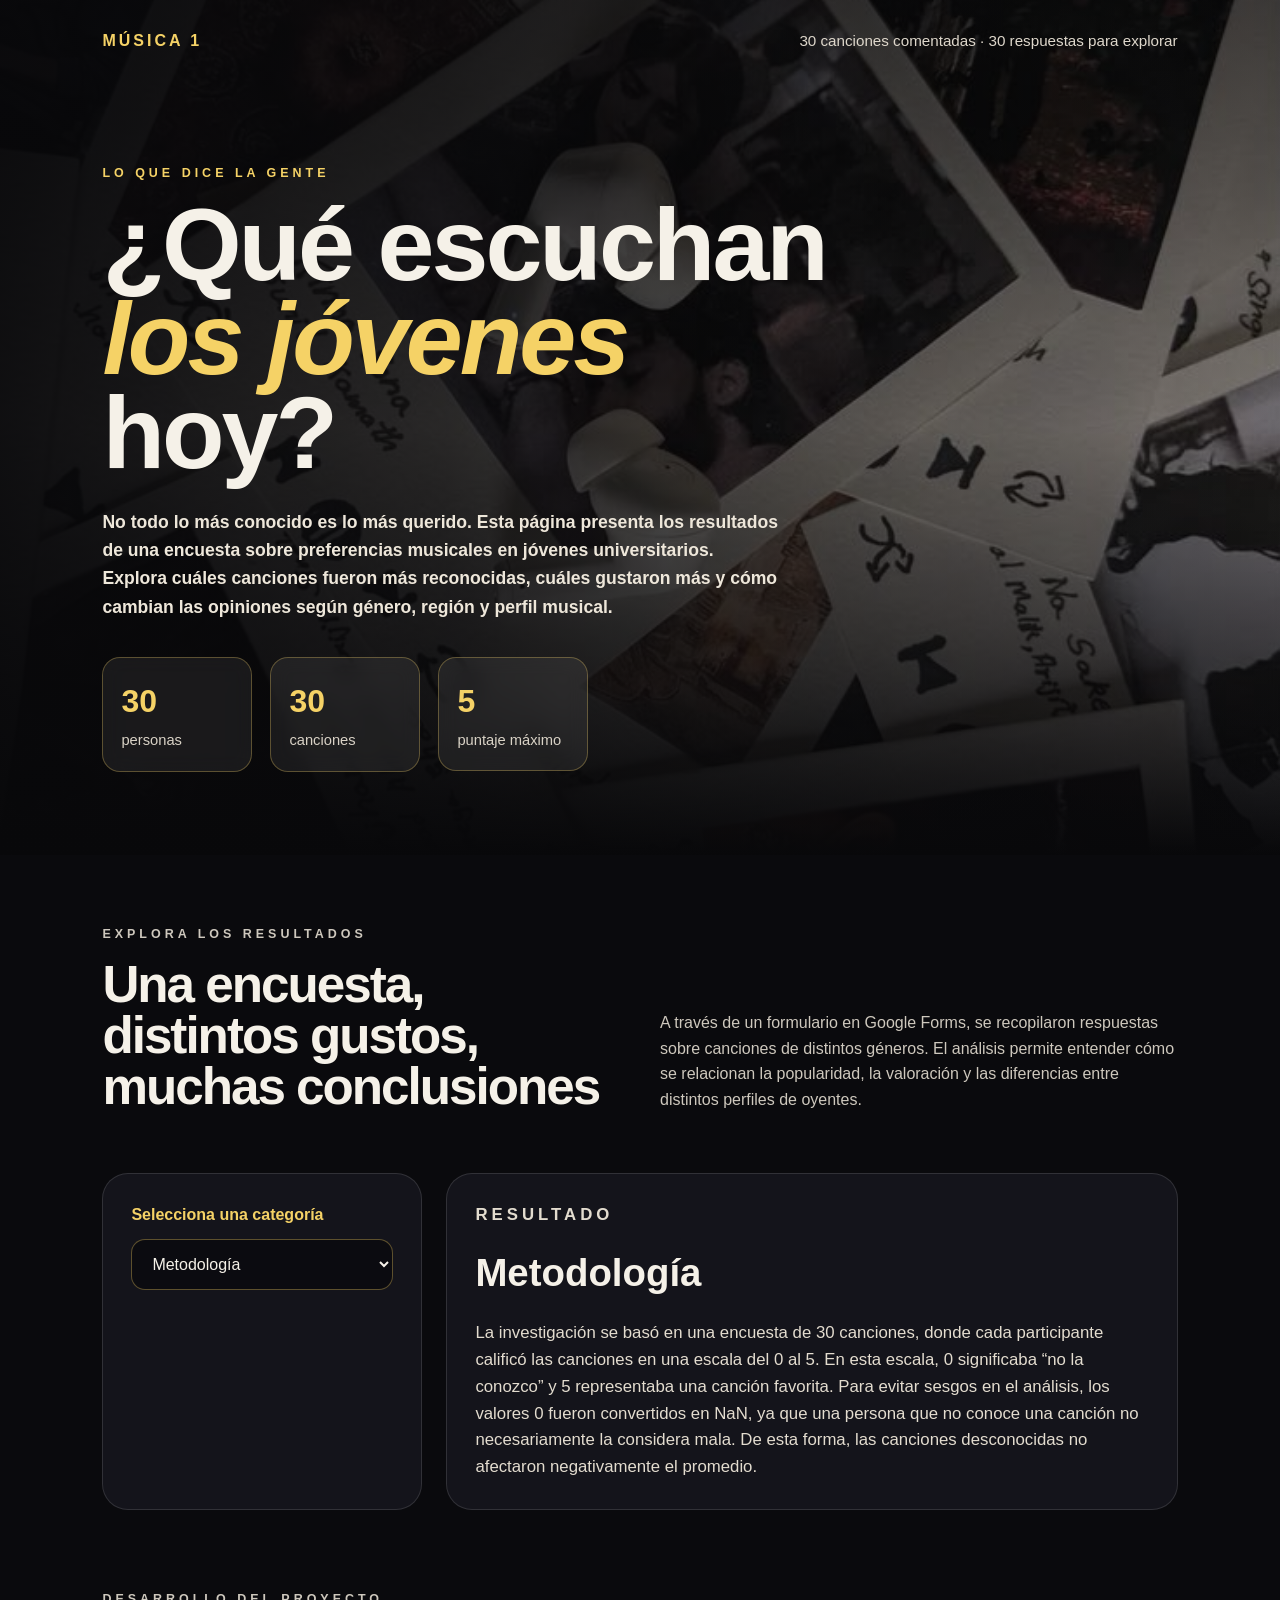
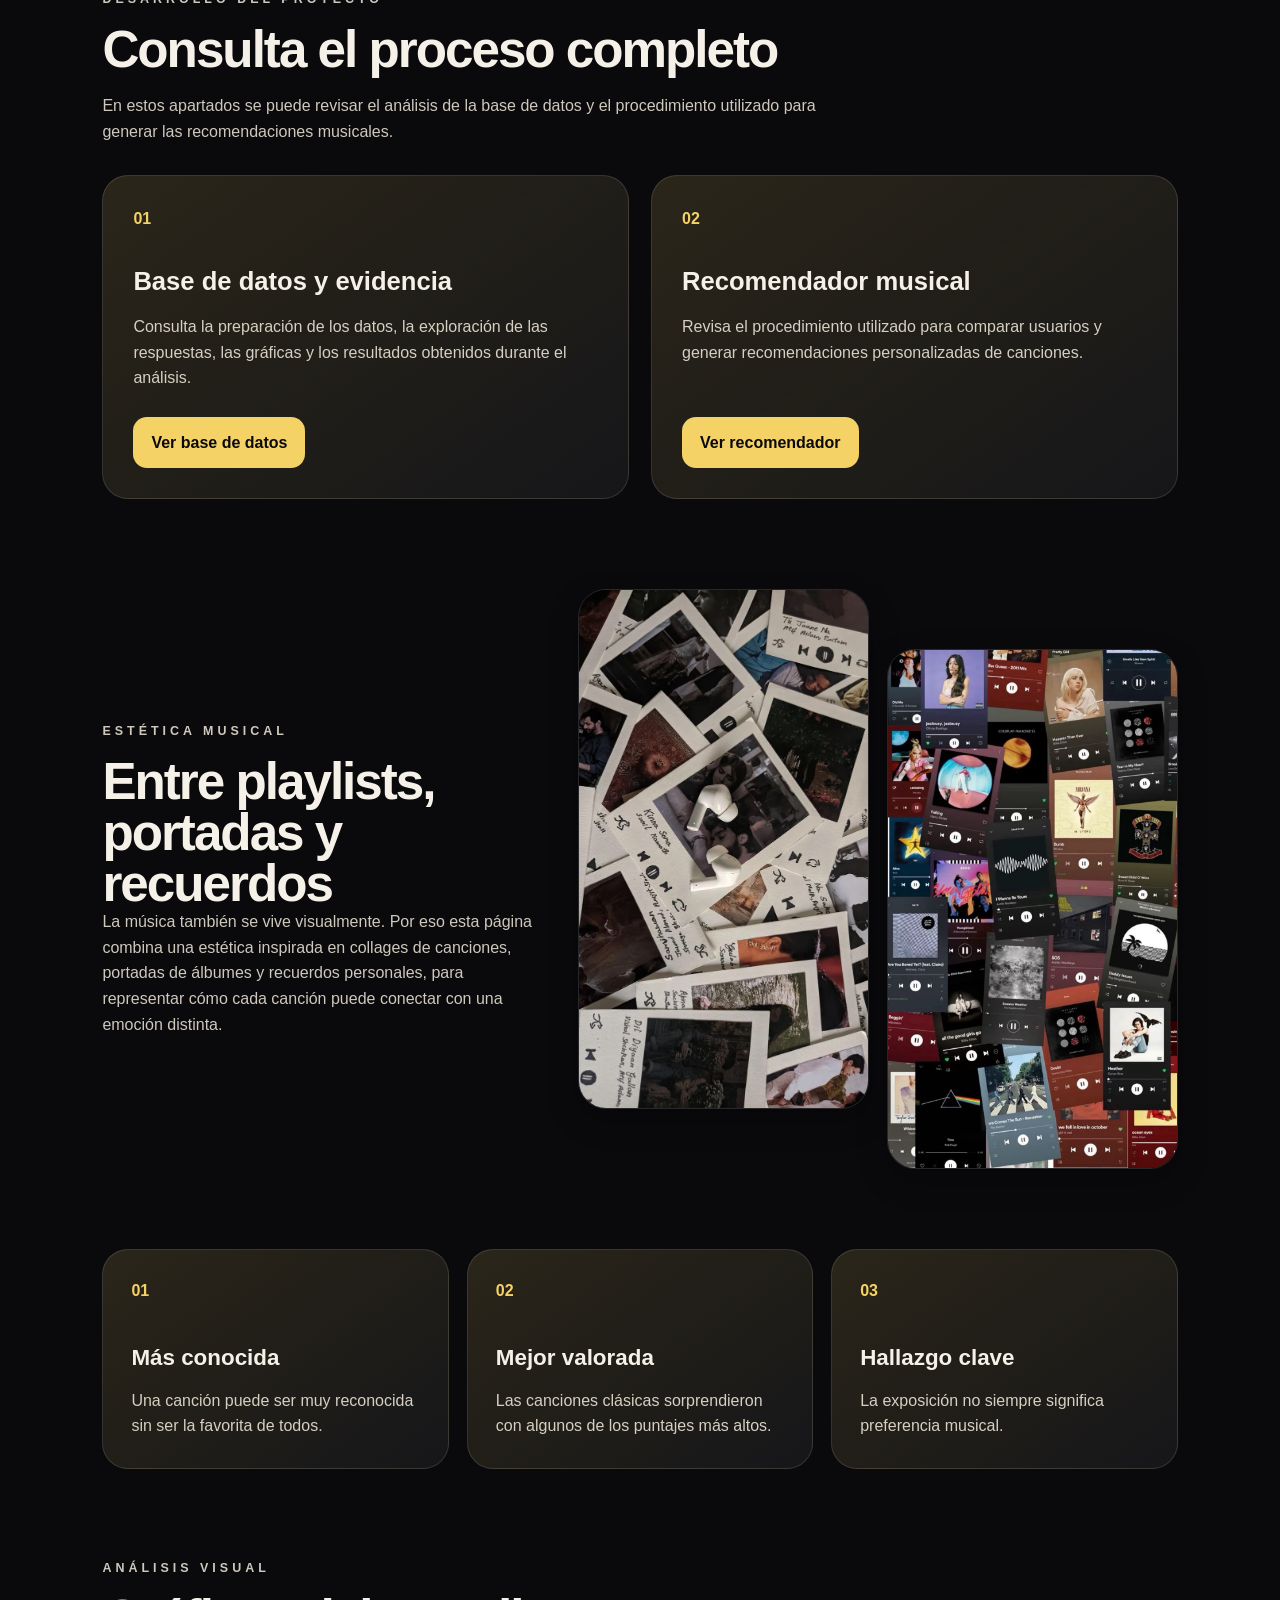
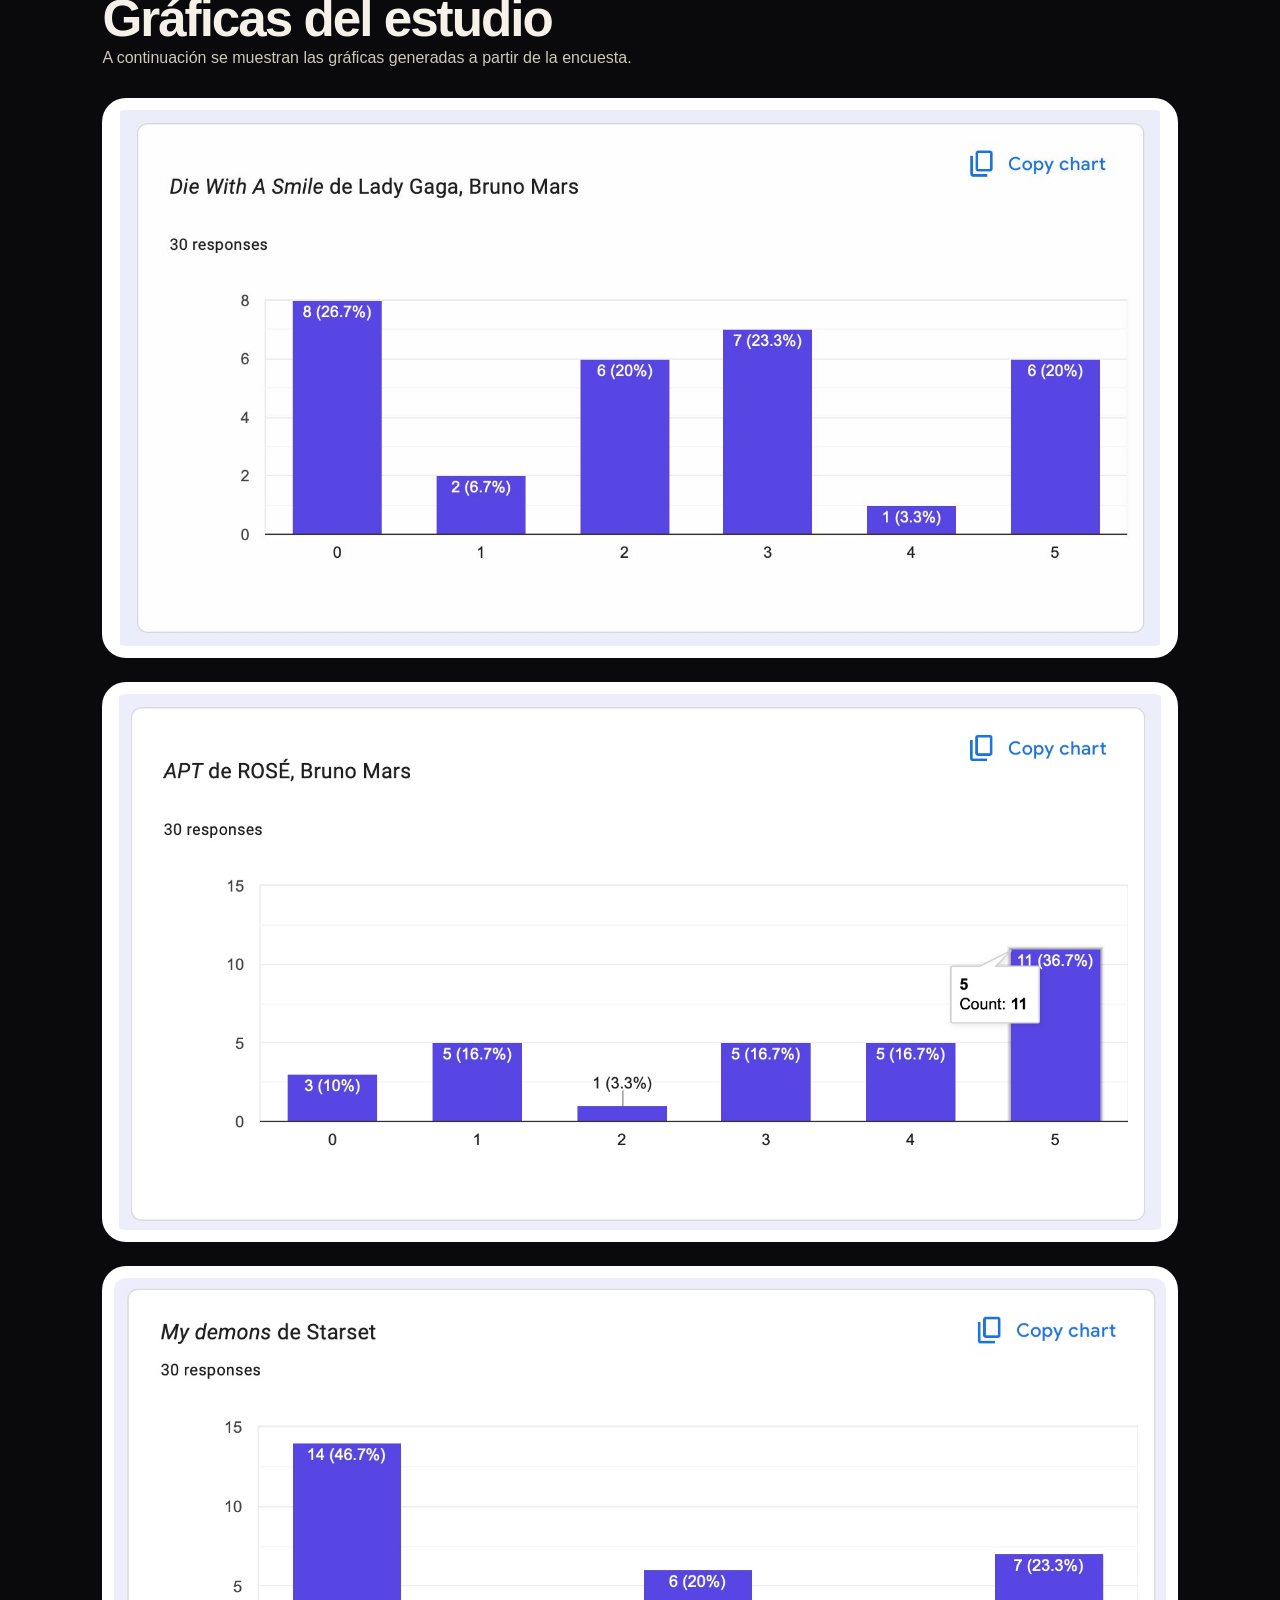
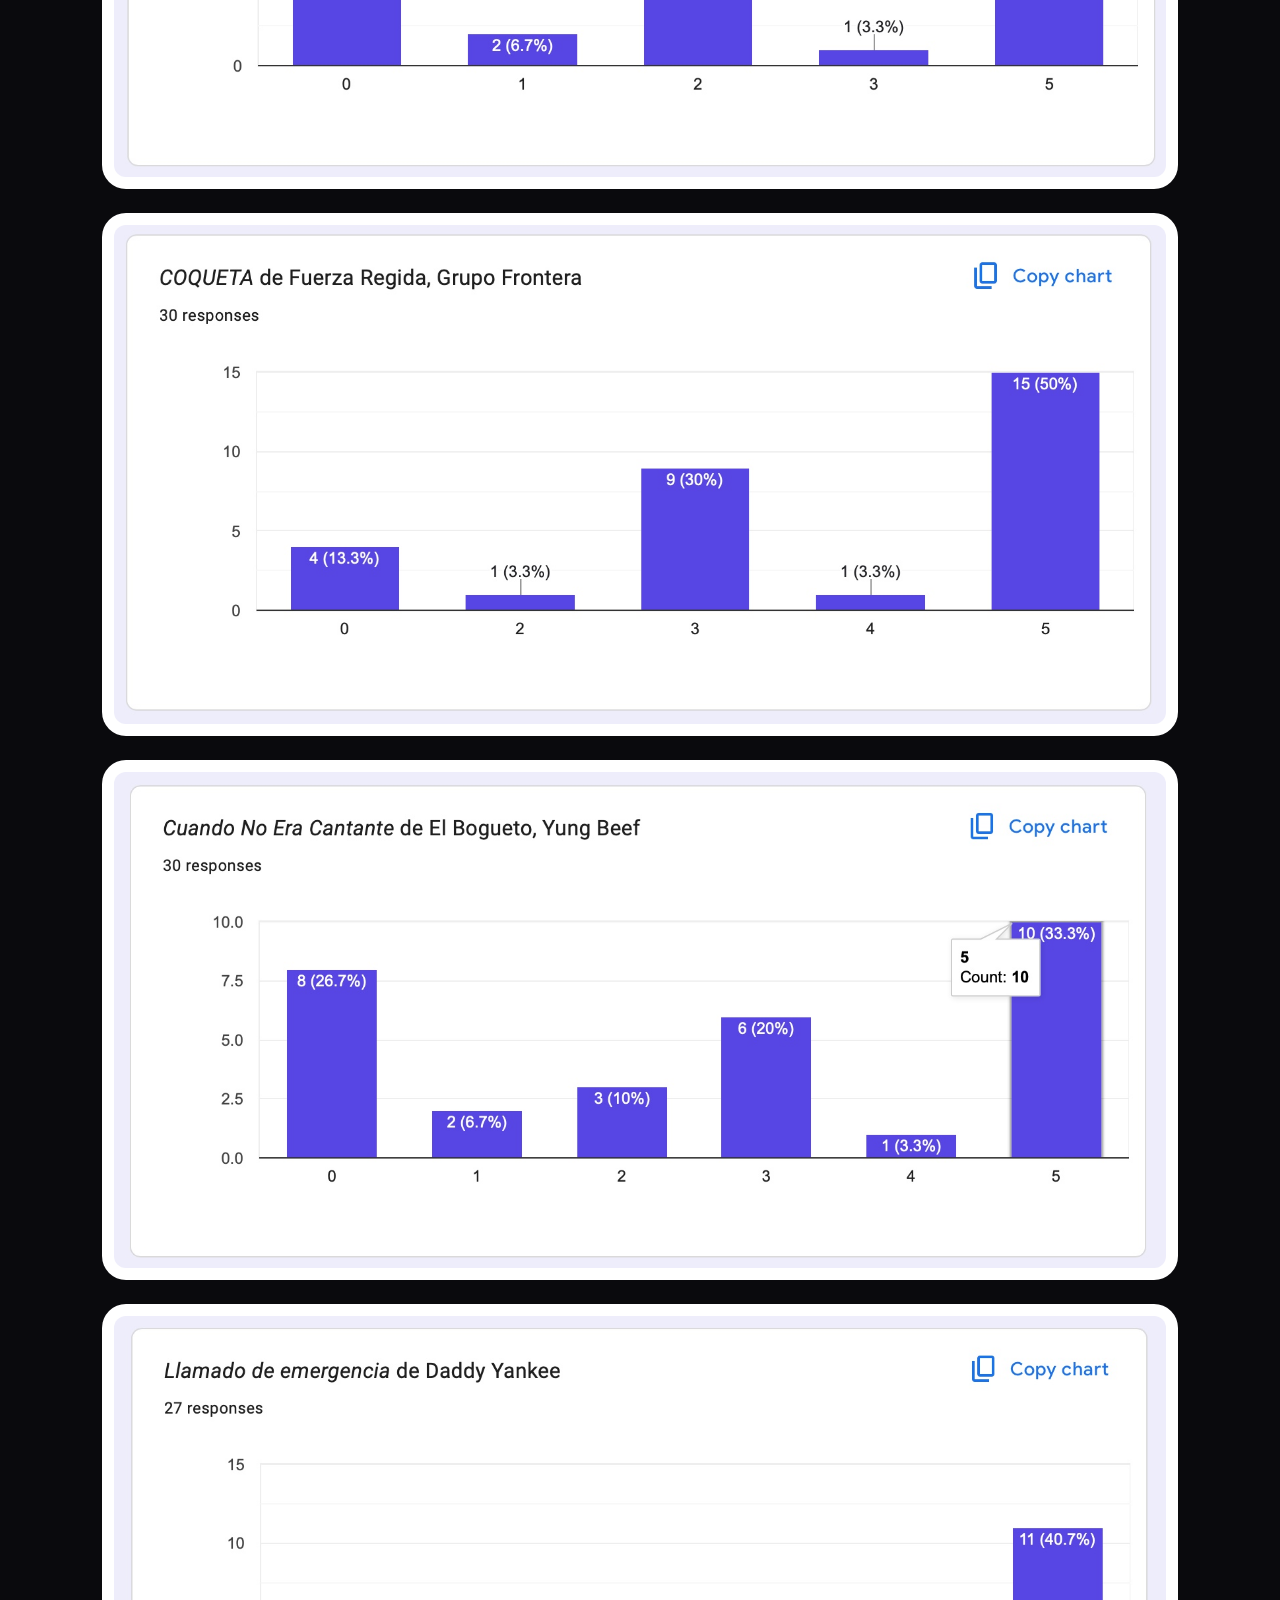
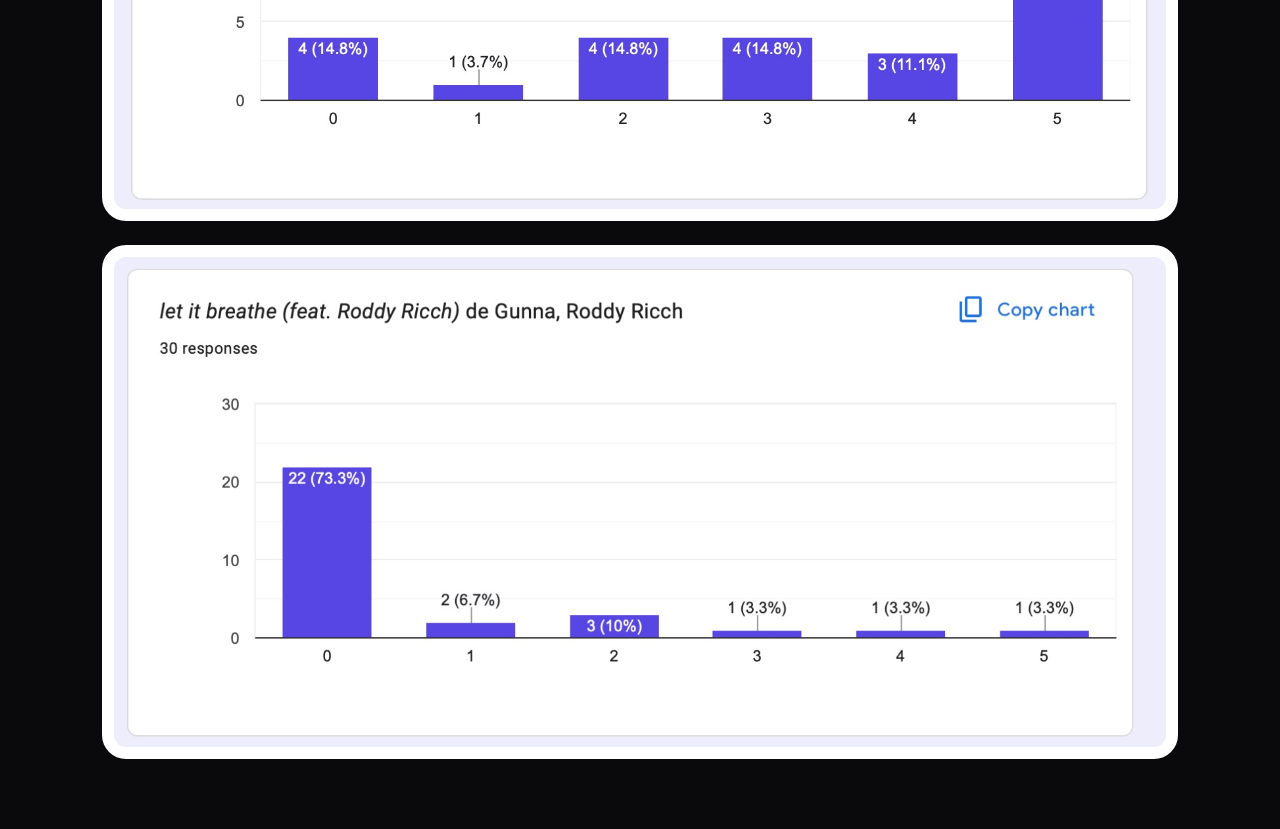
==== commit cef90956: "Agrega base de datos y recomendador" ====
--- a/index.html
+++ b/index.html
@@ -76,6 +76,8 @@
             <option value="region">Diferencias por región</option>
             <option value="correlaciones">Correlaciones entre canciones</option>
             <option value="rock-urbano">Perfil rock vs. urbano</option>
+            <option value="recomendaciones-usuario">Recomendaciones por usuario</option>
+            <option value="genero-musical">Género musical</option>
             <option value="conclusion">Conclusión</option>
           </select>
         </div>
@@ -85,6 +87,60 @@
           <h2 id="resultado-titulo"></h2>
           <div id="resultado"></div>
         </section>
+      </section>
+
+      <section class="apartados">
+        <div class="apartados-header">
+          <p class="etiqueta">Desarrollo del proyecto</p>
+          <h2>Consulta el proceso completo</h2>
+
+          <p>
+            En estos apartados se puede revisar el análisis de la base de datos
+            y el procedimiento utilizado para generar las recomendaciones musicales.
+          </p>
+        </div>
+
+        <div class="apartados-grid">
+          <article class="apartado-card">
+            <span>01</span>
+
+            <h3>Base de datos y evidencia</h3>
+
+            <p>
+              Consulta la preparación de los datos, la exploración de las respuestas,
+              las gráficas y los resultados obtenidos durante el análisis.
+            </p>
+
+            <a
+              href="Base_de_datos_evidencia_2.html"
+              class="apartado-boton"
+              target="_blank"
+              rel="noopener noreferrer"
+            >
+              Ver base de datos
+            </a>
+          </article>
+
+          <article class="apartado-card">
+            <span>02</span>
+
+            <h3>Recomendador musical</h3>
+
+            <p>
+              Revisa el procedimiento utilizado para comparar usuarios y generar
+              recomendaciones personalizadas de canciones.
+            </p>
+
+            <a
+              href="El_recomendador-2.html"
+              class="apartado-boton"
+              target="_blank"
+              rel="noopener noreferrer"
+            >
+              Ver recomendador
+            </a>
+          </article>
+        </div>
       </section>
 
       <section class="visual-section">
@@ -129,6 +185,7 @@
         <div class="graficas-header">
           <p class="etiqueta">Análisis visual</p>
           <h2>Gráficas del estudio</h2>
+
           <p>
             A continuación se muestran las gráficas generadas a partir de la encuesta.
           </p>
@@ -146,110 +203,6 @@
       </section>
     </main>
 
-    <script>
-      const e = document.querySelector("#filtro-categoria");
-      const t = document.querySelector("#resultado-titulo");
-      const r = document.querySelector("#resultado");
-
-      const c = {
-        metodologia: {
-          titulo: "Metodología",
-          texto: `
-            <p>
-              La investigación se basó en una encuesta de 30 canciones, donde cada participante calificó las canciones en una escala del 0 al 5. En esta escala, 0 significaba “no la conozco” y 5 representaba una canción favorita. Para evitar sesgos en el análisis, los valores 0 fueron convertidos en NaN, ya que una persona que no conoce una canción no necesariamente la considera mala. De esta forma, las canciones desconocidas no afectaron negativamente el promedio.
-            </p>
-          `
-        },
-        generos: {
-          titulo: "Géneros cubiertos",
-          texto: `
-            <p>
-              La encuesta incluyó canciones de distintos géneros musicales, entre ellos pop, soul, rock clásico, reggaetón y música electrónica.
-            </p>
-          `
-        },
-        muestra: {
-          titulo: "Muestra",
-          texto: `
-            <p>
-              La muestra estuvo formada por 30 respondentes. La mayoría pertenece al rango de 18 a 29 años y utiliza plataformas de streaming como principal medio para escuchar música.
-            </p>
-          `
-        },
-        resultados: {
-          titulo: "Resultados generales",
-          texto: `
-            <p>
-              El promedio global entre las 30 canciones fue de aproximadamente 3.54 sobre 5. Entre las mejor valoradas destacaron Sweet Child O' Mine, DtMF / En Da Getto, Everybody Wants To Rule The World, COQUETA y Highway to Hell.
-            </p>
-          `
-        },
-        reconocimiento: {
-          titulo: "Reconocimiento vs. valoración",
-          texto: `
-            <p>
-              Uno de los hallazgos más importantes fue que las canciones más conocidas no necesariamente fueron las mejor calificadas. Esto demuestra que popularidad y preferencia no siempre coinciden.
-            </p>
-          `
-        },
-        hallazgos: {
-          titulo: "Hallazgos principales",
-          texto: `
-            <p>
-              Pop y reggaetón aparecen como algunos de los géneros más escuchados, aunque el análisis también mostró una valoración alta hacia canciones clásicas y propuestas menos populares.
-            </p>
-          `
-        },
-        "genero-encuestado": {
-          titulo: "Diferencias por género del encuestado",
-          texto: `
-            <p>
-              Se observaron diferencias en la valoración de algunos géneros: algunos grupos tendieron a valorar más el rock clásico, mientras que otros mostraron mayor afinidad por soul, regional o música urbana.
-            </p>
-          `
-        },
-        region: {
-          titulo: "Diferencias por región",
-          texto: `
-            <p>
-              Algunas regiones presentaron puntajes más altos en canciones específicas, aunque esto debe interpretarse con precaución por el tamaño reducido de ciertos grupos.
-            </p>
-          `
-        },
-        correlaciones: {
-          titulo: "Correlaciones entre canciones",
-          texto: `
-            <p>
-              El análisis de correlación permitió detectar agrupaciones de canciones que tienden a gustar al mismo tipo de oyente, mostrando afinidades y contrastes entre estilos musicales.
-            </p>
-          `
-        },
-        "rock-urbano": {
-          titulo: "Perfil rock vs. urbano",
-          texto: `
-            <p>
-              Los oyentes con perfil rock valoraron más ciertas canciones alternativas o clásicas, mientras que los oyentes urbanos mostraron mayor afinidad por canciones bailables, reggaetón y EDM.
-            </p>
-          `
-        },
-        conclusion: {
-          titulo: "Conclusión",
-          texto: `
-            <p>
-              La encuesta muestra que conocer una canción y realmente disfrutarla son cosas distintas. La exposición ayuda al reconocimiento, pero la valoración depende mucho más de la conexión individual con cada estilo.
-            </p>
-          `
-        }
-      };
-
-      function ver() {
-        const v = e.value;
-        t.textContent = c[v].titulo;
-        r.innerHTML = c[v].texto;
-      }
-
-      ver();
-      e.addEventListener("change", ver);
-    </script>
+    <script src="script.js"></script>
   </body>
 </html>
--- a/style.css
+++ b/style.css
@@ -25,8 +25,19 @@
   position: absolute;
   inset: 0;
   background:
-    linear-gradient(90deg, rgba(8, 8, 10, 0.95) 0%, rgba(8, 8, 10, 0.78) 35%, rgba(8, 8, 10, 0.45) 70%, rgba(8, 8, 10, 0.25) 100%),
-    linear-gradient(0deg, rgba(8, 8, 10, 1) 0%, rgba(8, 8, 10, 0.2) 50%, rgba(8, 8, 10, 0.6) 100%);
+    linear-gradient(
+      90deg,
+      rgba(8, 8, 10, 0.95) 0%,
+      rgba(8, 8, 10, 0.78) 35%,
+      rgba(8, 8, 10, 0.45) 70%,
+      rgba(8, 8, 10, 0.25) 100%
+    ),
+    linear-gradient(
+      0deg,
+      rgba(8, 8, 10, 1) 0%,
+      rgba(8, 8, 10, 0.2) 50%,
+      rgba(8, 8, 10, 0.6) 100%
+    );
 }
 
 .nav,
@@ -126,6 +137,7 @@
 }
 
 .intro h2,
+.apartados-header h2,
 .visual-text h2,
 .graficas-header h2 {
   font-size: clamp(2rem, 4vw, 4rem);
@@ -134,6 +146,7 @@
 }
 
 .intro p,
+.apartados-header p,
 .visual-text p,
 .graficas-header p {
   color: #cec8bd;
@@ -182,6 +195,76 @@
   font-size: 1.05rem;
 }
 
+.apartados {
+  margin-bottom: 90px;
+}
+
+.apartados-header {
+  max-width: 760px;
+  margin-bottom: 30px;
+}
+
+.apartados-header h2 {
+  margin-bottom: 18px;
+}
+
+.apartados-grid {
+  display: grid;
+  grid-template-columns: repeat(2, 1fr);
+  gap: 22px;
+}
+
+.apartado-card {
+  padding: 30px;
+  min-height: 300px;
+  border-radius: 26px;
+  background: linear-gradient(
+    145deg,
+    rgba(245, 210, 102, 0.14),
+    rgba(255, 255, 255, 0.05)
+  );
+  border: 1px solid rgba(255, 255, 255, 0.12);
+  display: flex;
+  flex-direction: column;
+  align-items: flex-start;
+}
+
+.apartado-card span {
+  display: inline-block;
+  color: #f5d266;
+  font-weight: 900;
+  margin-bottom: 30px;
+}
+
+.apartado-card h3 {
+  font-size: 1.6rem;
+  margin-bottom: 12px;
+}
+
+.apartado-card p {
+  color: #d6cfc2;
+  margin-bottom: 26px;
+}
+
+.apartado-boton {
+  display: inline-block;
+  margin-top: auto;
+  padding: 13px 18px;
+  border-radius: 14px;
+  background: #f5d266;
+  color: #0a0a0d;
+  font-weight: 900;
+  text-decoration: none;
+  transition:
+    transform 0.2s ease,
+    opacity 0.2s ease;
+}
+
+.apartado-boton:hover {
+  transform: translateY(-3px);
+  opacity: 0.9;
+}
+
 .visual-section {
   display: grid;
   grid-template-columns: 0.85fr 1.15fr;
@@ -220,7 +303,11 @@
   padding: 28px;
   min-height: 220px;
   border-radius: 26px;
-  background: linear-gradient(145deg, rgba(245, 210, 102, 0.14), rgba(255, 255, 255, 0.05));
+  background: linear-gradient(
+    145deg,
+    rgba(245, 210, 102, 0.14),
+    rgba(255, 255, 255, 0.05)
+  );
   border: 1px solid rgba(255, 255, 255, 0.12);
 }
 
@@ -263,6 +350,7 @@
 @media (max-width: 900px) {
   .intro,
   .panel,
+  .apartados-grid,
   .visual-section,
   .tarjetas {
     grid-template-columns: 1fr;
